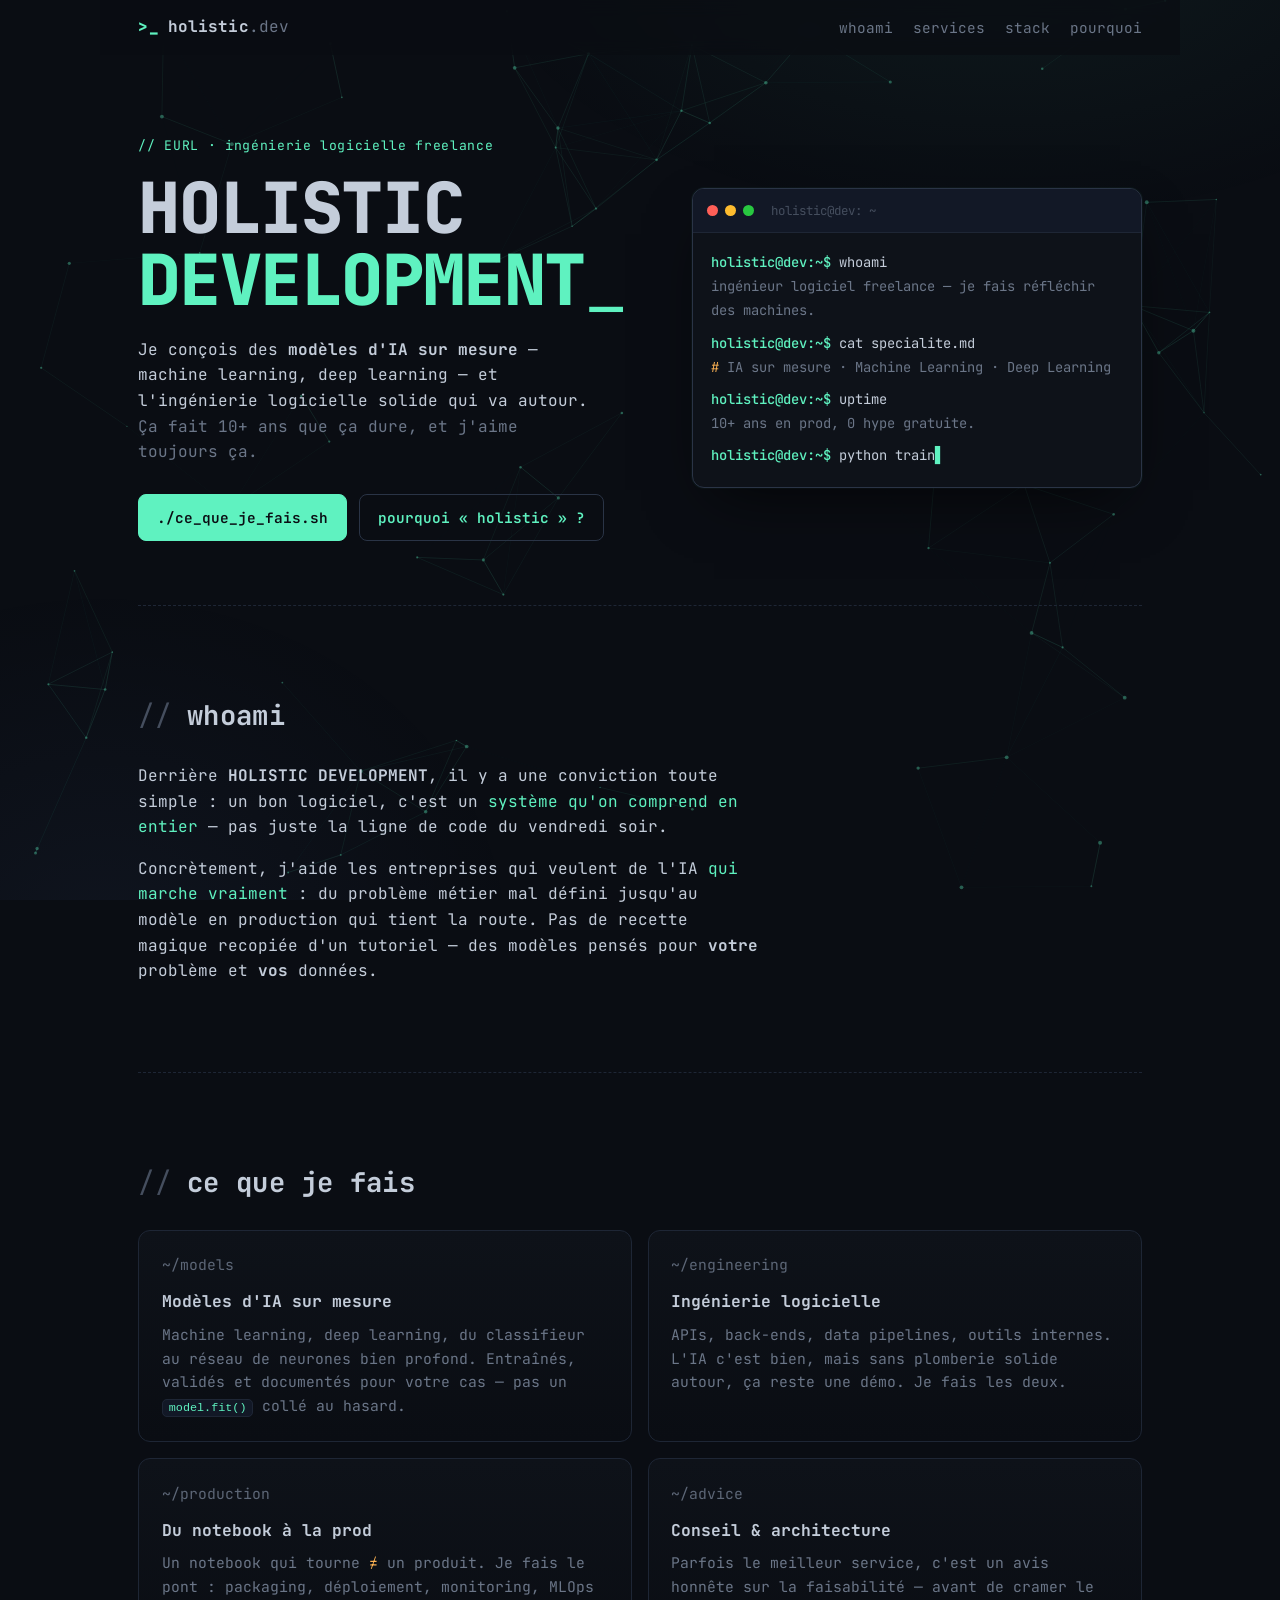
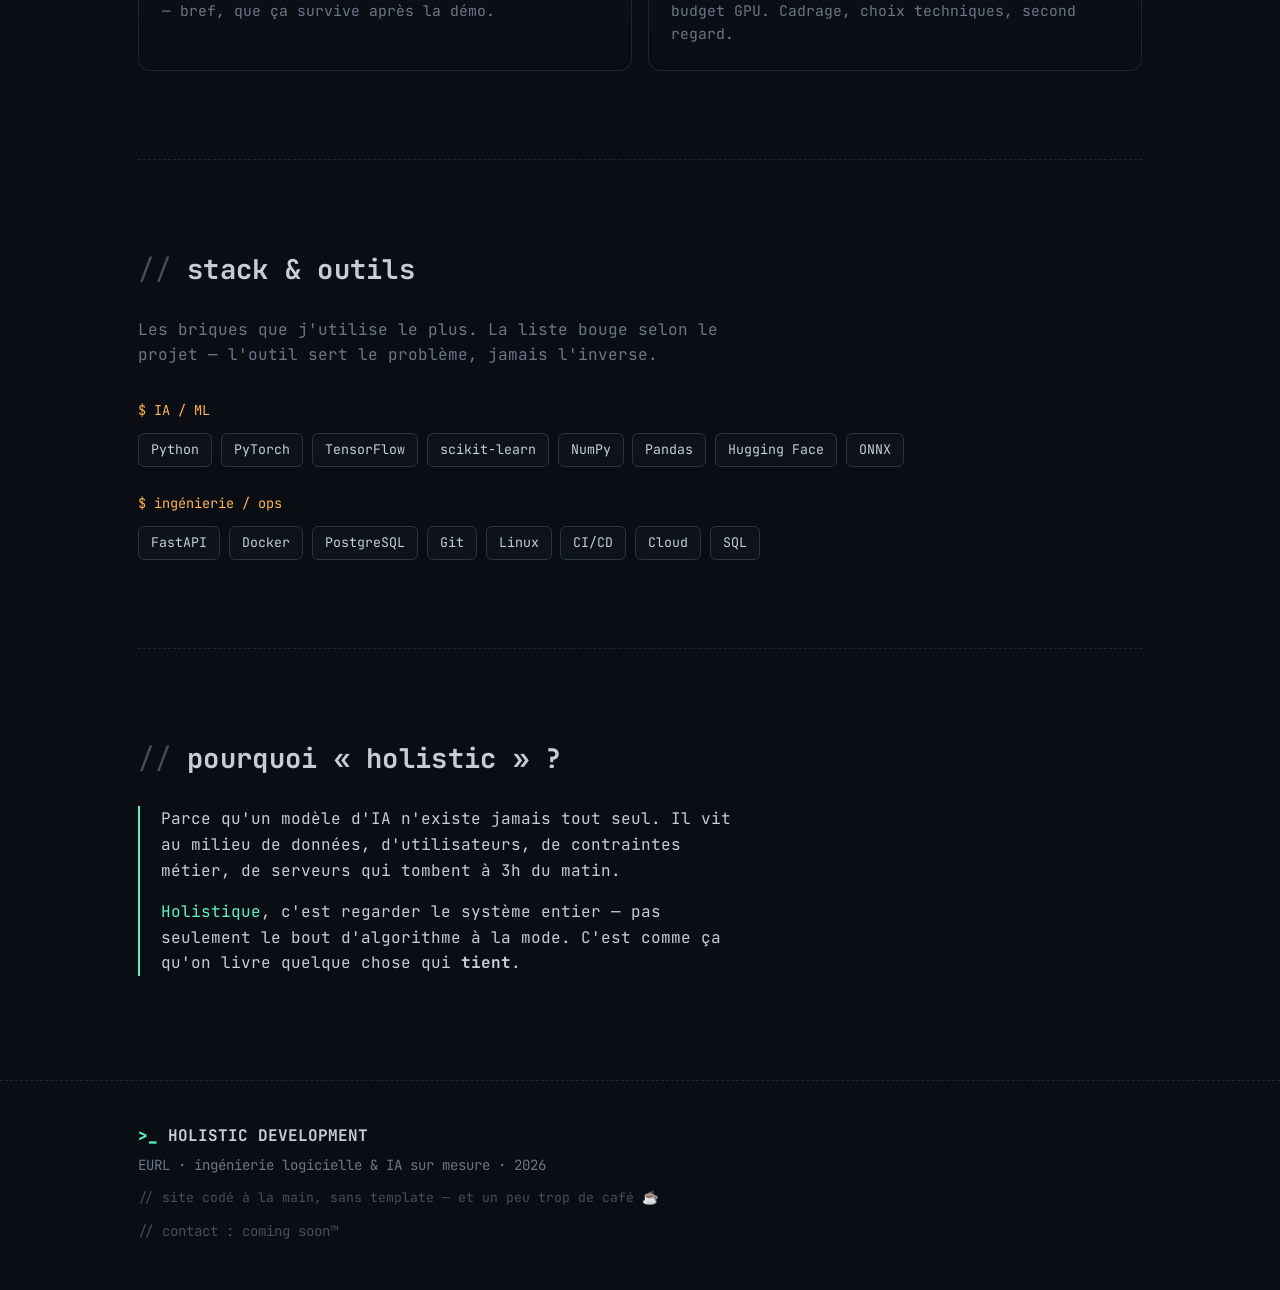
==== index.html @ 652c970e "Initial commit — site vitrine HOLISTIC DEVELOPMENT Site statique une-page (HTML/CSS/JS, sans framewo" ====
<!DOCTYPE html>
<html lang="fr">
<head>
  <meta charset="UTF-8" />
  <meta name="viewport" content="width=device-width, initial-scale=1.0" />
  <title>HOLISTIC DEVELOPMENT — Ingénierie logicielle &amp; IA sur mesure</title>
  <meta name="description" content="HOLISTIC DEVELOPMENT — EURL d'ingénierie logicielle freelance, spécialisée dans les modèles d'IA sur mesure (machine learning, deep learning). Plus de 10 ans d'expérience." />
  <meta name="author" content="HOLISTIC DEVELOPMENT" />
  <meta name="theme-color" content="#0a0d13" />

  <!-- Open Graph -->
  <meta property="og:type" content="website" />
  <meta property="og:title" content="HOLISTIC DEVELOPMENT — Ingénierie logicielle &amp; IA sur mesure" />
  <meta property="og:description" content="EURL freelance spécialisée dans les modèles d'IA sur mesure (ML / DL). +10 ans à faire réfléchir des machines." />
  <meta property="og:url" content="https://toussd.github.io" />

  <link rel="icon" type="image/svg+xml" href="favicon.svg" />
  <link rel="preconnect" href="https://fonts.googleapis.com" />
  <link rel="preconnect" href="https://fonts.gstatic.com" crossorigin />
  <link href="https://fonts.googleapis.com/css2?family=JetBrains+Mono:ital,wght@0,300;0,400;0,500;0,600;0,700;0,800;1,400&display=swap" rel="stylesheet" />
  <link rel="stylesheet" href="style.css" />
</head>
<body>
  <canvas id="bg" aria-hidden="true"></canvas>

  <header class="nav">
    <a class="brand" href="#top" aria-label="Accueil">
      <span class="brand-mark">&gt;_</span>
      <span class="brand-name">holistic<span class="dim">.dev</span></span>
    </a>
    <nav class="nav-links" aria-label="Navigation principale">
      <a href="#whoami">whoami</a>
      <a href="#services">services</a>
      <a href="#stack">stack</a>
      <a href="#pourquoi">pourquoi</a>
    </nav>
  </header>

  <main id="top">

    <!-- ============ HERO ============ -->
    <section class="hero">
      <div class="hero-copy">
        <p class="kicker">// EURL · ingénierie logicielle freelance</p>
        <h1>
          HOLISTIC<br />
          <span class="accent">DEVELOPMENT</span><span class="caret">_</span>
        </h1>
        <p class="lede">
          Je conçois des <strong>modèles d'IA sur mesure</strong> — machine learning,
          deep learning — et l'ingénierie logicielle solide qui va autour.
          <span class="dim">Ça fait 10+ ans que ça dure, et j'aime toujours ça.</span>
        </p>
        <div class="hero-actions">
          <a class="btn" href="#services">./ce_que_je_fais.sh</a>
          <a class="btn ghost" href="#pourquoi">pourquoi « holistic » ?</a>
        </div>
      </div>

      <div class="terminal" role="img" aria-label="Fenêtre de terminal présentant l'activité">
        <div class="term-bar">
          <span class="dot"></span><span class="dot"></span><span class="dot"></span>
          <span class="term-title">holistic@dev: ~</span>
        </div>
        <div class="term-body">
          <p><span class="prompt">holistic@dev:~$</span> whoami</p>
          <p class="out">ingénieur logiciel freelance — je fais réfléchir des machines.</p>
          <p><span class="prompt">holistic@dev:~$</span> cat specialite.md</p>
          <p class="out"><span class="hash">#</span> IA sur mesure · Machine&nbsp;Learning · Deep&nbsp;Learning</p>
          <p><span class="prompt">holistic@dev:~$</span> uptime</p>
          <p class="out">10+ ans en prod, 0 hype gratuite.</p>
          <p class="term-live"><span class="prompt">holistic@dev:~$</span> <span id="typed"></span><span class="cursor">▋</span></p>
        </div>
      </div>
    </section>

    <!-- ============ WHOAMI ============ -->
    <section id="whoami" class="section">
      <h2 class="section-title"><span class="c">//</span> whoami</h2>
      <div class="prose">
        <p>
          Derrière <strong>HOLISTIC&nbsp;DEVELOPMENT</strong>, il y a une conviction toute simple :
          un bon logiciel, c'est un <em>système qu'on comprend en entier</em> — pas juste
          la ligne de code du vendredi soir.
        </p>
        <p>
          Concrètement, j'aide les entreprises qui veulent de l'IA <span class="accent">qui marche vraiment</span> :
          du problème métier mal défini jusqu'au modèle en production qui tient la route.
          Pas de recette magique recopiée d'un tutoriel — des modèles pensés pour
          <strong>votre</strong> problème et <strong>vos</strong> données.
        </p>
      </div>
    </section>

    <!-- ============ SERVICES ============ -->
    <section id="services" class="section">
      <h2 class="section-title"><span class="c">//</span> ce que je fais</h2>
      <div class="cards">

        <article class="card">
          <p class="card-path">~/models</p>
          <h3>Modèles d'IA sur mesure</h3>
          <p>
            Machine learning, deep learning, du classifieur au réseau de neurones bien
            profond. Entraînés, validés et documentés pour votre cas — pas un
            <code>model.fit()</code> collé au hasard.
          </p>
        </article>

        <article class="card">
          <p class="card-path">~/engineering</p>
          <h3>Ingénierie logicielle</h3>
          <p>
            APIs, back-ends, data pipelines, outils internes. L'IA c'est bien, mais
            sans plomberie solide autour, ça reste une démo. Je fais les deux.
          </p>
        </article>

        <article class="card">
          <p class="card-path">~/production</p>
          <h3>Du notebook à la prod</h3>
          <p>
            Un notebook qui tourne <span class="ne">&ne;</span> un produit. Je fais le pont :
            packaging, déploiement, monitoring, MLOps — bref, que ça survive après la démo.
          </p>
        </article>

        <article class="card">
          <p class="card-path">~/advice</p>
          <h3>Conseil &amp; architecture</h3>
          <p>
            Parfois le meilleur service, c'est un avis honnête sur la faisabilité —
            <span class="dim">avant</span> de cramer le budget GPU. Cadrage, choix techniques,
            second regard.
          </p>
        </article>

      </div>
    </section>

    <!-- ============ STACK ============ -->
    <section id="stack" class="section">
      <h2 class="section-title"><span class="c">//</span> stack &amp; outils</h2>
      <p class="prose slim">Les briques que j'utilise le plus. La liste bouge selon le projet — l'outil sert le problème, jamais l'inverse.</p>

      <div class="stack-group">
        <p class="stack-label">$ IA / ML</p>
        <ul class="tags">
          <li>Python</li><li>PyTorch</li><li>TensorFlow</li><li>scikit-learn</li>
          <li>NumPy</li><li>Pandas</li><li>Hugging&nbsp;Face</li><li>ONNX</li>
        </ul>
      </div>

      <div class="stack-group">
        <p class="stack-label">$ ingénierie / ops</p>
        <ul class="tags">
          <li>FastAPI</li><li>Docker</li><li>PostgreSQL</li><li>Git</li>
          <li>Linux</li><li>CI/CD</li><li>Cloud</li><li>SQL</li>
        </ul>
      </div>
    </section>

    <!-- ============ POURQUOI ============ -->
    <section id="pourquoi" class="section">
      <h2 class="section-title"><span class="c">//</span> pourquoi « holistic » ?</h2>
      <div class="prose">
        <blockquote>
          <p>
            Parce qu'un modèle d'IA n'existe jamais tout seul. Il vit au milieu de données,
            d'utilisateurs, de contraintes métier, de serveurs qui tombent à 3h du matin.
          </p>
          <p>
            <span class="accent">Holistique</span>, c'est regarder le système entier —
            pas seulement le bout d'algorithme à la mode. C'est comme ça qu'on livre
            quelque chose qui <strong>tient</strong>.
          </p>
        </blockquote>
      </div>
    </section>

  </main>

  <footer class="footer">
    <div class="footer-inner">
      <p class="foot-brand"><span class="brand-mark">&gt;_</span> HOLISTIC DEVELOPMENT</p>
      <p class="dim">EURL · ingénierie logicielle &amp; IA sur mesure · <span id="year">2026</span></p>
      <p class="foot-note">// site codé à la main, sans template &mdash; et un peu trop de café ☕</p>
      <p class="foot-note dim">// contact : coming soon™</p>
    </div>
  </footer>

  <script src="script.js" defer></script>
</body>
</html>
---- style.css ----
/* ============================================================
   HOLISTIC DEVELOPMENT — feuille de style
   Esthétique terminal / mono. Fait main, pas de framework.
   ============================================================ */

:root {
  --bg:       #0a0d13;
  --bg-1:     #0e1219;
  --bg-2:     #121826;
  --line:     #1e2635;
  --line-2:   #2a3446;
  --txt:      #c4cdda;
  --txt-dim:  #6b7688;
  --txt-mute: #454e5e;
  --accent:   #5ff2c0;  /* mint / phosphore */
  --accent-2: #ffb454;  /* ambre */
  --accent-3: #7aa2f7;  /* bleu doux */
  --glow:     rgba(95, 242, 192, 0.14);
  --maxw:     1080px;
  --radius:   12px;
}

* { box-sizing: border-box; margin: 0; padding: 0; }

html { scroll-behavior: smooth; }

body {
  background: var(--bg);
  color: var(--txt);
  font-family: "JetBrains Mono", ui-monospace, "SF Mono", Menlo, Consolas, monospace;
  font-size: 16px;
  line-height: 1.6;
  font-weight: 400;
  -webkit-font-smoothing: antialiased;
  overflow-x: hidden;
}

#bg {
  position: fixed;
  inset: 0;
  width: 100%;
  height: 100%;
  z-index: -2;
  pointer-events: none;
}

/* léger dégradé + vignette derrière le canvas */
body::before {
  content: "";
  position: fixed;
  inset: 0;
  z-index: -1;
  pointer-events: none;
  background:
    radial-gradient(900px 500px at 78% -8%, rgba(95,242,192,0.06), transparent 60%),
    radial-gradient(700px 600px at 8% 105%, rgba(122,162,247,0.05), transparent 60%);
}

a { color: var(--accent-3); text-decoration: none; }
a:hover { color: var(--accent); }

code {
  background: var(--bg-2);
  border: 1px solid var(--line);
  border-radius: 5px;
  padding: 1px 6px;
  font-size: 0.85em;
  color: var(--accent);
}

::selection { background: rgba(95,242,192,0.25); color: #fff; }

.dim { color: var(--txt-dim); }
.accent { color: var(--accent); }

/* ---------- Nav ---------- */
.nav {
  position: sticky;
  top: 0;
  z-index: 10;
  display: flex;
  align-items: center;
  justify-content: space-between;
  gap: 1rem;
  padding: 0.9rem clamp(1.1rem, 4vw, 2.4rem);
  max-width: var(--maxw);
  margin: 0 auto;
  background: rgba(10, 13, 19, 0.72);
  backdrop-filter: blur(9px);
  border-bottom: 1px solid transparent;
}
.brand {
  display: inline-flex;
  align-items: baseline;
  gap: 0.55rem;
  color: var(--txt);
  font-weight: 700;
  letter-spacing: 0.01em;
}
.brand:hover { color: var(--txt); }
.brand-mark { color: var(--accent); font-weight: 800; }
.brand-name .dim { font-weight: 400; }

.nav-links { display: flex; gap: 1.25rem; font-size: 0.9rem; }
.nav-links a { color: var(--txt-dim); position: relative; }
.nav-links a::before { content: ""; color: var(--accent); }
.nav-links a:hover { color: var(--accent); }

/* ---------- Layout ---------- */
main { max-width: var(--maxw); margin: 0 auto; padding: 0 clamp(1.1rem, 4vw, 2.4rem); }

.section { padding: clamp(3.2rem, 8vw, 5.5rem) 0; border-top: 1px dashed var(--line); }

.section-title {
  font-size: clamp(1.25rem, 3vw, 1.7rem);
  font-weight: 700;
  letter-spacing: 0.01em;
  margin-bottom: 1.6rem;
  color: var(--txt);
}
.section-title .c { color: var(--txt-mute); font-weight: 400; }

.prose { max-width: 62ch; }
.prose p + p { margin-top: 1rem; }
.prose.slim { color: var(--txt-dim); margin-bottom: 2rem; }
.prose strong { color: var(--txt); font-weight: 700; }
.prose em { color: var(--accent); font-style: normal; }

/* ---------- Hero ---------- */
.hero {
  display: grid;
  grid-template-columns: 1.05fr 0.95fr;
  gap: clamp(1.8rem, 5vw, 3.5rem);
  align-items: center;
  padding: clamp(2.8rem, 8vw, 5rem) 0 clamp(2.5rem, 6vw, 4rem);
}
.kicker {
  color: var(--accent);
  font-size: 0.82rem;
  letter-spacing: 0.05em;
  text-transform: none;
  margin-bottom: 1rem;
}
.hero h1 {
  font-size: clamp(2.4rem, 8vw, 4.4rem);
  line-height: 1.02;
  font-weight: 800;
  letter-spacing: -0.02em;
  margin-bottom: 1.3rem;
}
.hero h1 .accent { color: var(--accent); }
.caret {
  color: var(--accent);
  font-weight: 400;
  animation: blink 1.1s steps(1) infinite;
}
.lede { max-width: 46ch; color: var(--txt); }
.lede strong { color: var(--txt); font-weight: 700; }

.hero-actions { display: flex; flex-wrap: wrap; gap: 0.8rem; margin-top: 1.8rem; }
.btn {
  display: inline-block;
  padding: 0.7rem 1.1rem;
  border-radius: 8px;
  border: 1px solid var(--accent);
  color: var(--bg);
  background: var(--accent);
  font-weight: 600;
  font-size: 0.9rem;
  transition: transform .12s ease, box-shadow .2s ease, background .2s ease;
}
.btn:hover { color: var(--bg); box-shadow: 0 0 0 3px var(--glow); transform: translateY(-1px); }
.btn.ghost {
  background: transparent;
  color: var(--accent);
  border-color: var(--line-2);
}
.btn.ghost:hover { border-color: var(--accent); color: var(--accent); box-shadow: none; }

/* ---------- Terminal ---------- */
.terminal {
  background: var(--bg-1);
  border: 1px solid var(--line-2);
  border-radius: var(--radius);
  overflow: hidden;
  box-shadow: 0 24px 60px -22px rgba(0,0,0,0.7), 0 0 0 1px rgba(95,242,192,0.04);
  font-size: 0.86rem;
}
.term-bar {
  display: flex;
  align-items: center;
  gap: 0.45rem;
  padding: 0.7rem 0.9rem;
  background: var(--bg-2);
  border-bottom: 1px solid var(--line);
}
.dot { width: 11px; height: 11px; border-radius: 50%; background: var(--line-2); }
.dot:nth-child(1) { background: #ff5f57; }
.dot:nth-child(2) { background: #febc2e; }
.dot:nth-child(3) { background: #28c840; }
.term-title { margin-left: 0.6rem; color: var(--txt-mute); font-size: 0.78rem; }
.term-body { padding: 1.1rem 1.15rem 1.25rem; line-height: 1.75; }
.term-body p { white-space: pre-wrap; word-break: break-word; }
.prompt { color: var(--accent); font-weight: 500; }
.term-body .out { color: var(--txt-dim); margin-bottom: 0.5rem; }
.term-body .out .hash { color: var(--accent-2); }
.term-live { margin-top: 0.2rem; }
#typed { color: var(--txt); }
.cursor { color: var(--accent); animation: blink 1.1s steps(1) infinite; }

@keyframes blink { 0%, 50% { opacity: 1; } 50.01%, 100% { opacity: 0; } }

/* ---------- Cards ---------- */
.cards {
  display: grid;
  grid-template-columns: repeat(2, 1fr);
  gap: 1rem;
}
.card {
  background: linear-gradient(180deg, var(--bg-1), var(--bg));
  border: 1px solid var(--line);
  border-radius: var(--radius);
  padding: 1.4rem 1.4rem 1.5rem;
  transition: border-color .2s ease, transform .15s ease, box-shadow .2s ease;
}
.card:hover {
  border-color: var(--line-2);
  transform: translateY(-3px);
  box-shadow: 0 18px 40px -26px rgba(0,0,0,0.9);
}
.card-path {
  color: var(--accent);
  font-size: 0.78rem;
  margin-bottom: 0.7rem;
  opacity: 0.85;
}
.card h3 { font-size: 1.02rem; font-weight: 700; margin-bottom: 0.55rem; }
.card p { color: var(--txt-dim); font-size: 0.92rem; }
.card .ne { color: var(--accent-2); }
.card code { font-size: 0.8em; }

/* ---------- Stack ---------- */
.stack-group { margin-top: 1.6rem; }
.stack-label { color: var(--accent-2); font-size: 0.85rem; margin-bottom: 0.7rem; }
.tags { list-style: none; display: flex; flex-wrap: wrap; gap: 0.55rem; }
.tags li {
  border: 1px solid var(--line-2);
  background: var(--bg-1);
  color: var(--txt);
  padding: 0.35rem 0.75rem;
  border-radius: 6px;
  font-size: 0.83rem;
  transition: border-color .2s ease, color .2s ease;
}
.tags li:hover { border-color: var(--accent); color: var(--accent); }

/* ---------- Pourquoi / quote ---------- */
blockquote {
  border-left: 2px solid var(--accent);
  padding-left: 1.3rem;
  max-width: 62ch;
}
blockquote p + p { margin-top: 0.9rem; }
blockquote strong { color: var(--txt); }

/* ---------- Footer ---------- */
.footer { border-top: 1px dashed var(--line); margin-top: 1rem; }
.footer-inner {
  max-width: var(--maxw);
  margin: 0 auto;
  padding: 2.6rem clamp(1.1rem, 4vw, 2.4rem) 3rem;
}
.foot-brand { font-weight: 700; margin-bottom: 0.35rem; }
.foot-brand .brand-mark { color: var(--accent); }
.footer .dim { font-size: 0.88rem; }
.foot-note { color: var(--txt-mute); font-size: 0.82rem; margin-top: 0.7rem; }

/* ---------- Responsive ---------- */
@media (max-width: 820px) {
  .hero { grid-template-columns: 1fr; }
  .cards { grid-template-columns: 1fr; }
  .nav-links { display: none; }
}

@media (prefers-reduced-motion: reduce) {
  html { scroll-behavior: auto; }
  .caret, .cursor { animation: none; }
  * { transition: none !important; }
}
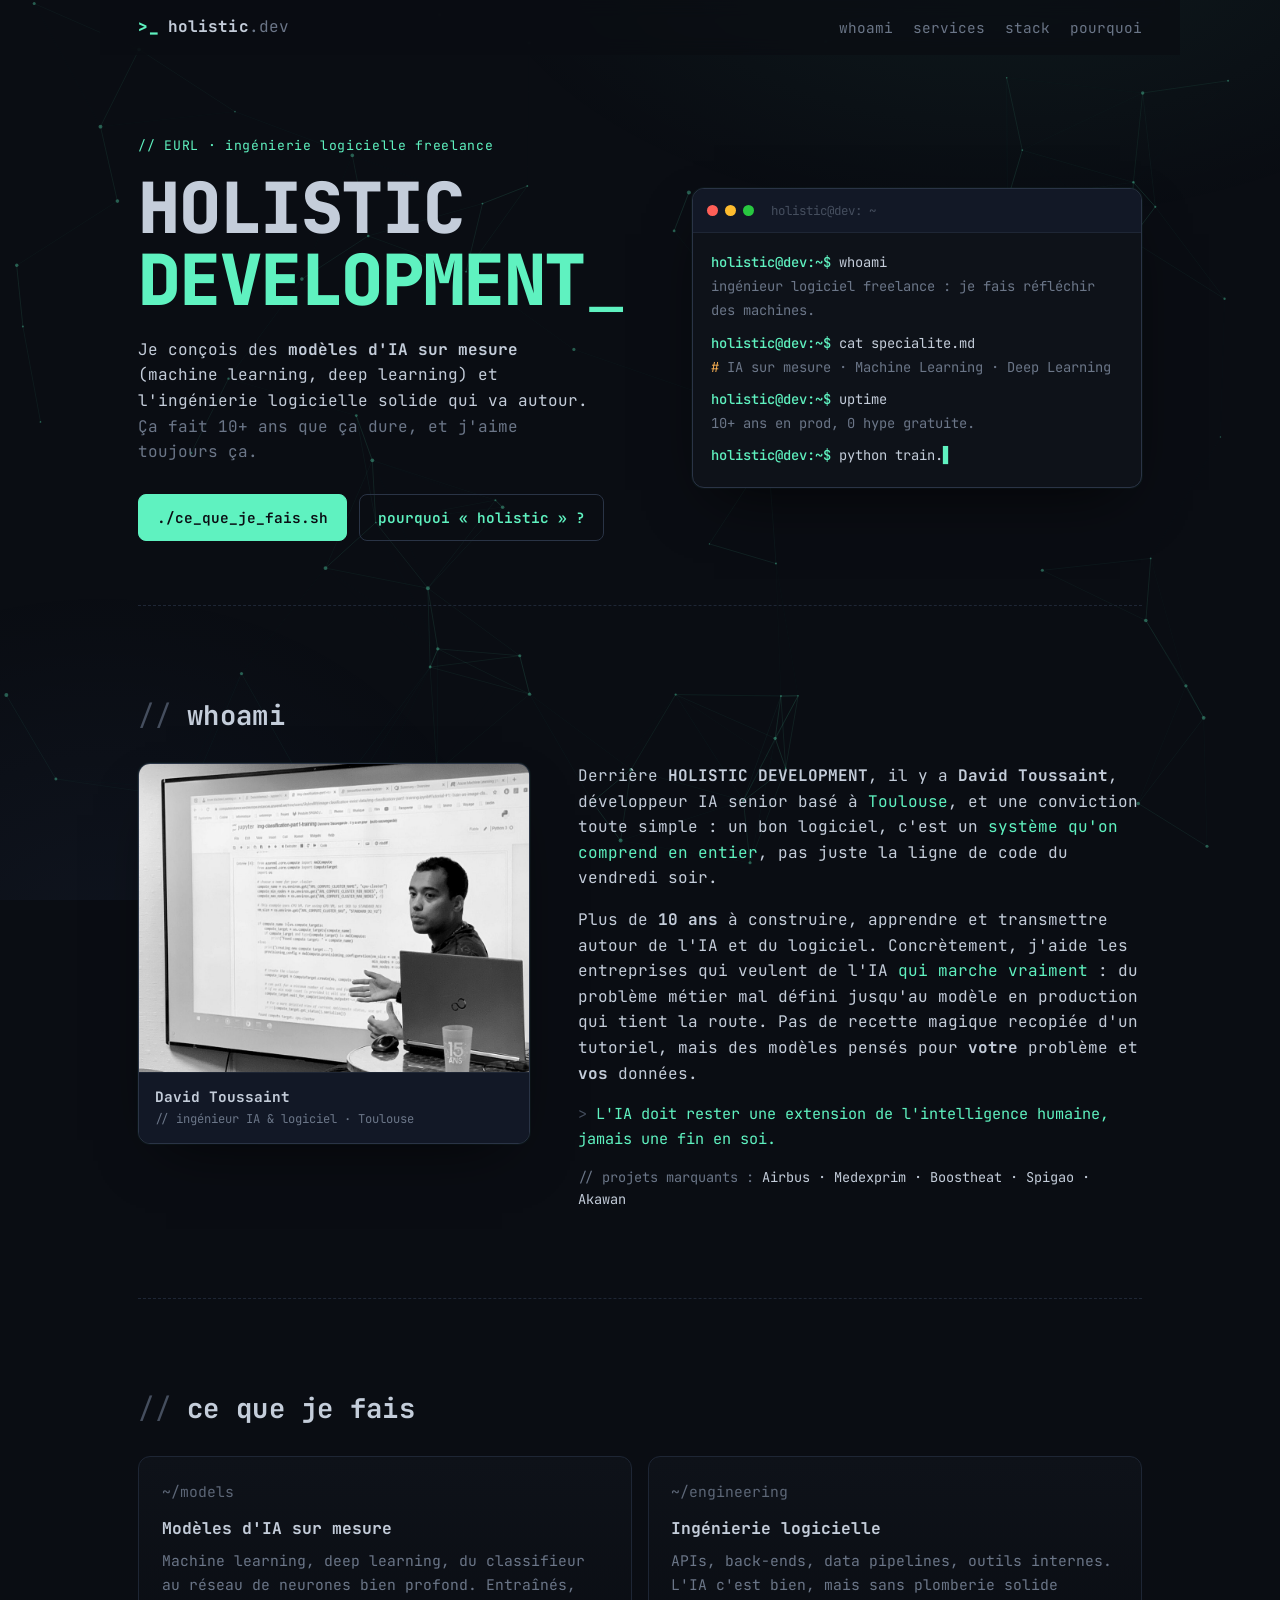
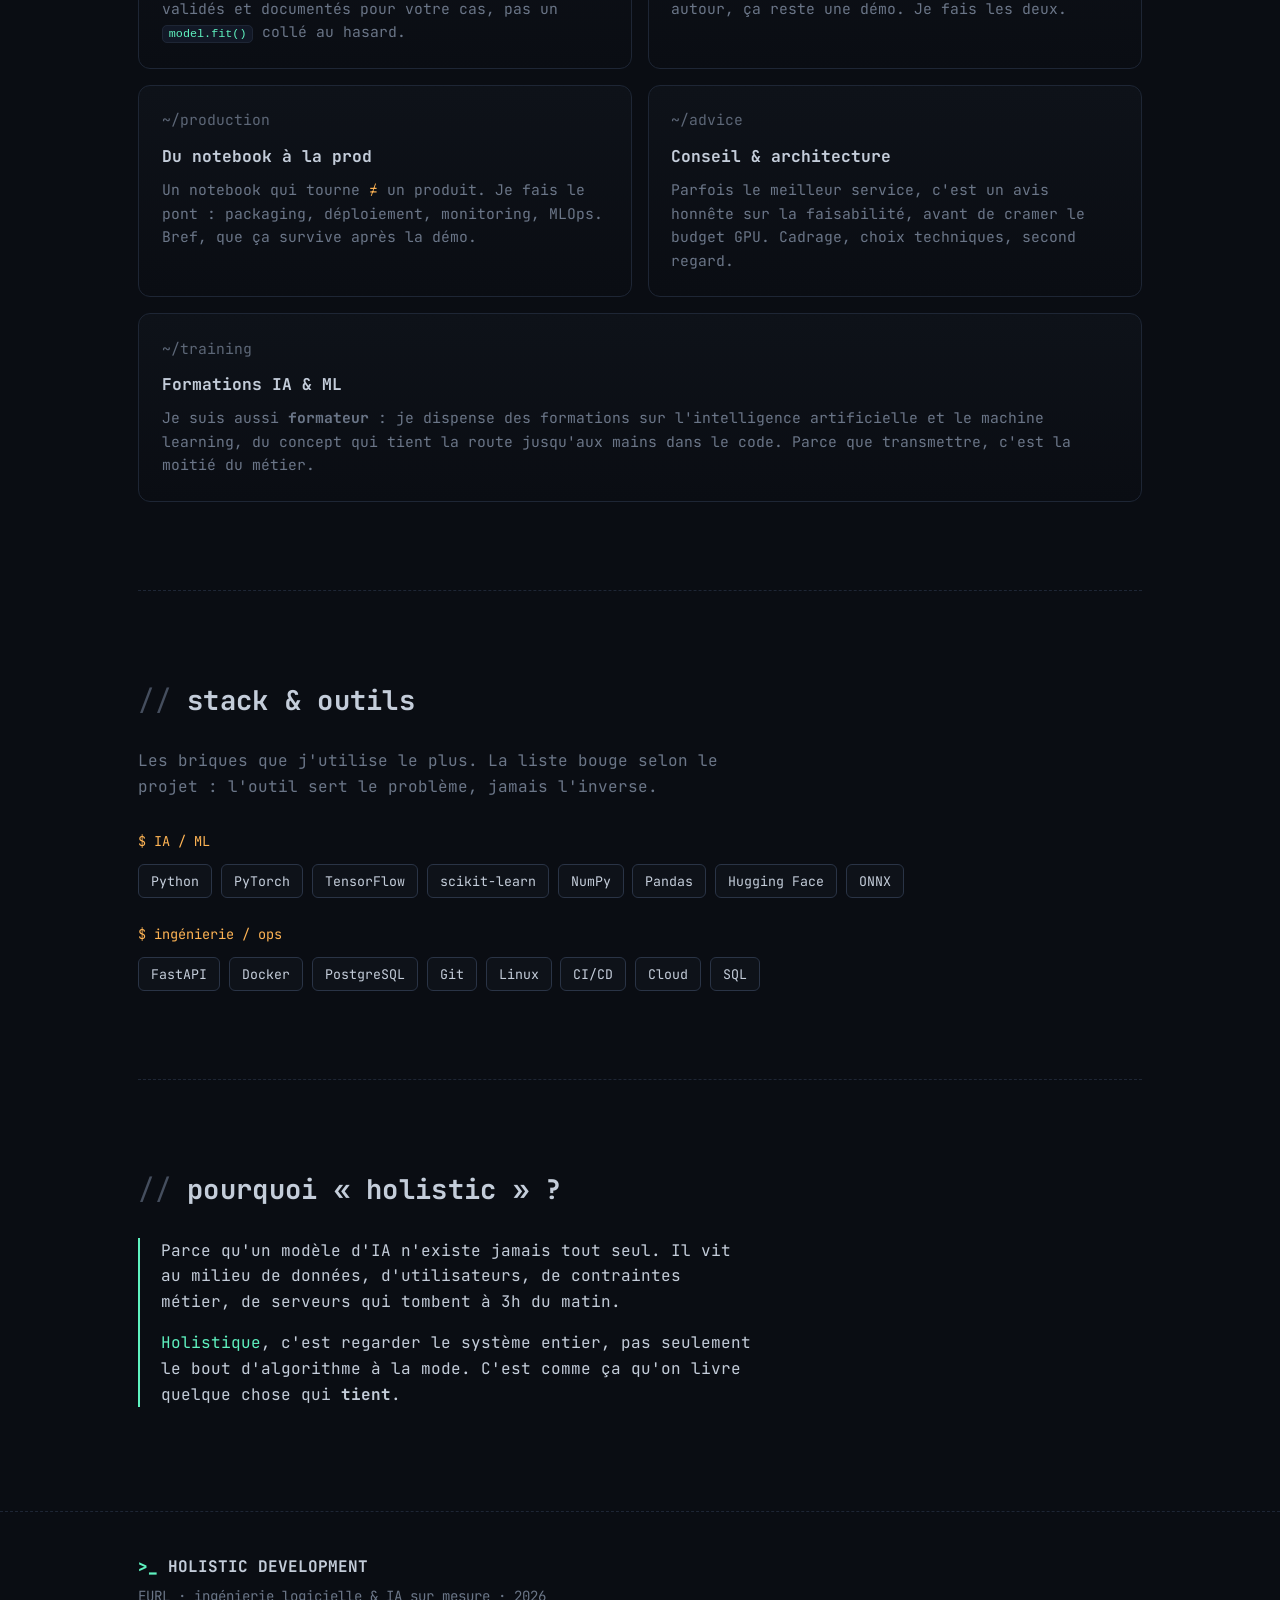
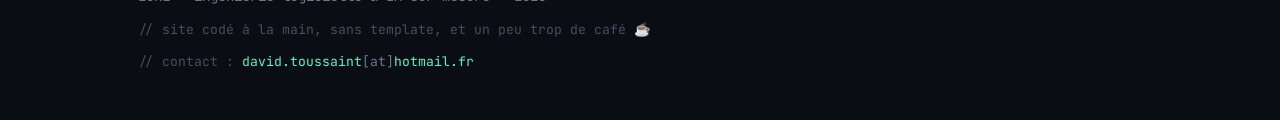
==== commit 603e73de: "Enrichit whoami (bio + photo David Toussaint), ajoute contact et formations - whoami : photo + bio (" ====
--- a/index.html
+++ b/index.html
@@ -3,14 +3,14 @@
 <head>
   <meta charset="UTF-8" />
   <meta name="viewport" content="width=device-width, initial-scale=1.0" />
-  <title>HOLISTIC DEVELOPMENT — Ingénierie logicielle &amp; IA sur mesure</title>
-  <meta name="description" content="HOLISTIC DEVELOPMENT — EURL d'ingénierie logicielle freelance, spécialisée dans les modèles d'IA sur mesure (machine learning, deep learning). Plus de 10 ans d'expérience." />
+  <title>HOLISTIC DEVELOPMENT · Ingénierie logicielle &amp; IA sur mesure</title>
+  <meta name="description" content="HOLISTIC DEVELOPMENT, EURL d'ingénierie logicielle freelance, spécialisée dans les modèles d'IA sur mesure (machine learning, deep learning). Plus de 10 ans d'expérience." />
   <meta name="author" content="HOLISTIC DEVELOPMENT" />
   <meta name="theme-color" content="#0a0d13" />
 
   <!-- Open Graph -->
   <meta property="og:type" content="website" />
-  <meta property="og:title" content="HOLISTIC DEVELOPMENT — Ingénierie logicielle &amp; IA sur mesure" />
+  <meta property="og:title" content="HOLISTIC DEVELOPMENT · Ingénierie logicielle &amp; IA sur mesure" />
   <meta property="og:description" content="EURL freelance spécialisée dans les modèles d'IA sur mesure (ML / DL). +10 ans à faire réfléchir des machines." />
   <meta property="og:url" content="https://toussd.github.io" />
 
@@ -47,8 +47,8 @@
           <span class="accent">DEVELOPMENT</span><span class="caret">_</span>
         </h1>
         <p class="lede">
-          Je conçois des <strong>modèles d'IA sur mesure</strong> — machine learning,
-          deep learning — et l'ingénierie logicielle solide qui va autour.
+          Je conçois des <strong>modèles d'IA sur mesure</strong> (machine learning,
+          deep learning) et l'ingénierie logicielle solide qui va autour.
           <span class="dim">Ça fait 10+ ans que ça dure, et j'aime toujours ça.</span>
         </p>
         <div class="hero-actions">
@@ -64,7 +64,7 @@
         </div>
         <div class="term-body">
           <p><span class="prompt">holistic@dev:~$</span> whoami</p>
-          <p class="out">ingénieur logiciel freelance — je fais réfléchir des machines.</p>
+          <p class="out">ingénieur logiciel freelance : je fais réfléchir des machines.</p>
           <p><span class="prompt">holistic@dev:~$</span> cat specialite.md</p>
           <p class="out"><span class="hash">#</span> IA sur mesure · Machine&nbsp;Learning · Deep&nbsp;Learning</p>
           <p><span class="prompt">holistic@dev:~$</span> uptime</p>
@@ -77,18 +77,38 @@
     <!-- ============ WHOAMI ============ -->
     <section id="whoami" class="section">
       <h2 class="section-title"><span class="c">//</span> whoami</h2>
-      <div class="prose">
-        <p>
-          Derrière <strong>HOLISTIC&nbsp;DEVELOPMENT</strong>, il y a une conviction toute simple :
-          un bon logiciel, c'est un <em>système qu'on comprend en entier</em> — pas juste
-          la ligne de code du vendredi soir.
-        </p>
-        <p>
-          Concrètement, j'aide les entreprises qui veulent de l'IA <span class="accent">qui marche vraiment</span> :
-          du problème métier mal défini jusqu'au modèle en production qui tient la route.
-          Pas de recette magique recopiée d'un tutoriel — des modèles pensés pour
-          <strong>votre</strong> problème et <strong>vos</strong> données.
-        </p>
+      <div class="whoami-grid">
+
+        <figure class="portrait">
+          <img src="david.jpg"
+               alt="David Toussaint présentant un notebook de machine learning"
+               width="1000" height="790" loading="lazy" decoding="async" />
+          <figcaption>
+            <span class="portrait-name">David Toussaint</span>
+            <span class="portrait-role">// ingénieur IA &amp; logiciel · Toulouse</span>
+          </figcaption>
+        </figure>
+
+        <div class="prose">
+          <p>
+            Derrière <strong>HOLISTIC&nbsp;DEVELOPMENT</strong>, il y a
+            <strong>David&nbsp;Toussaint</strong>, développeur IA senior basé à
+            <span class="accent">Toulouse</span>, et une conviction toute simple :
+            un bon logiciel, c'est un <em>système qu'on comprend en entier</em>,
+            pas juste la ligne de code du vendredi soir.
+          </p>
+          <p>
+            Plus de <strong>10&nbsp;ans</strong> à construire, apprendre et transmettre
+            autour de l'IA et du logiciel. Concrètement, j'aide les entreprises qui veulent
+            de l'IA <span class="accent">qui marche vraiment</span> : du problème métier mal
+            défini jusqu'au modèle en production qui tient la route. Pas de recette magique
+            recopiée d'un tutoriel, mais des modèles pensés pour <strong>votre</strong> problème
+            et <strong>vos</strong> données.
+          </p>
+          <p class="whoami-quote">L'IA doit rester une extension de l'intelligence humaine, jamais une fin en soi.</p>
+          <p class="whoami-track"><span class="dim">// projets marquants :</span> Airbus · Medexprim · Boostheat · Spigao · Akawan</p>
+        </div>
+
       </div>
     </section>
 
@@ -102,7 +122,7 @@
           <h3>Modèles d'IA sur mesure</h3>
           <p>
             Machine learning, deep learning, du classifieur au réseau de neurones bien
-            profond. Entraînés, validés et documentés pour votre cas — pas un
+            profond. Entraînés, validés et documentés pour votre cas, pas un
             <code>model.fit()</code> collé au hasard.
           </p>
         </article>
@@ -121,7 +141,7 @@
           <h3>Du notebook à la prod</h3>
           <p>
             Un notebook qui tourne <span class="ne">&ne;</span> un produit. Je fais le pont :
-            packaging, déploiement, monitoring, MLOps — bref, que ça survive après la démo.
+            packaging, déploiement, monitoring, MLOps. Bref, que ça survive après la démo.
           </p>
         </article>
 
@@ -129,9 +149,20 @@
           <p class="card-path">~/advice</p>
           <h3>Conseil &amp; architecture</h3>
           <p>
-            Parfois le meilleur service, c'est un avis honnête sur la faisabilité —
+            Parfois le meilleur service, c'est un avis honnête sur la faisabilité,
             <span class="dim">avant</span> de cramer le budget GPU. Cadrage, choix techniques,
             second regard.
+          </p>
+        </article>
+
+        <article class="card card-wide">
+          <p class="card-path">~/training</p>
+          <h3>Formations IA &amp; ML</h3>
+          <p>
+            Je suis aussi <strong>formateur</strong> : je dispense des formations sur
+            l'intelligence artificielle et le machine learning, du concept qui tient la
+            route jusqu'aux mains dans le code. Parce que transmettre, c'est la moitié
+            du métier.
           </p>
         </article>
 
@@ -141,7 +172,7 @@
     <!-- ============ STACK ============ -->
     <section id="stack" class="section">
       <h2 class="section-title"><span class="c">//</span> stack &amp; outils</h2>
-      <p class="prose slim">Les briques que j'utilise le plus. La liste bouge selon le projet — l'outil sert le problème, jamais l'inverse.</p>
+      <p class="prose slim">Les briques que j'utilise le plus. La liste bouge selon le projet : l'outil sert le problème, jamais l'inverse.</p>
 
       <div class="stack-group">
         <p class="stack-label">$ IA / ML</p>
@@ -170,7 +201,7 @@
             d'utilisateurs, de contraintes métier, de serveurs qui tombent à 3h du matin.
           </p>
           <p>
-            <span class="accent">Holistique</span>, c'est regarder le système entier —
+            <span class="accent">Holistique</span>, c'est regarder le système entier,
             pas seulement le bout d'algorithme à la mode. C'est comme ça qu'on livre
             quelque chose qui <strong>tient</strong>.
           </p>
@@ -184,8 +215,8 @@
     <div class="footer-inner">
       <p class="foot-brand"><span class="brand-mark">&gt;_</span> HOLISTIC DEVELOPMENT</p>
       <p class="dim">EURL · ingénierie logicielle &amp; IA sur mesure · <span id="year">2026</span></p>
-      <p class="foot-note">// site codé à la main, sans template &mdash; et un peu trop de café ☕</p>
-      <p class="foot-note dim">// contact : coming soon™</p>
+      <p class="foot-note">// site codé à la main, sans template, et un peu trop de café ☕</p>
+      <p class="foot-note">// contact : <a class="mail" data-user="david.toussaint" data-domain="hotmail.fr">david.toussaint<span class="at">[at]</span>hotmail.fr</a></p>
     </div>
   </footer>
 
--- a/style.css
+++ b/style.css
@@ -1,5 +1,5 @@
 /* ============================================================
-   HOLISTIC DEVELOPMENT — feuille de style
+   HOLISTIC DEVELOPMENT · feuille de style
    Esthétique terminal / mono. Fait main, pas de framework.
    ============================================================ */
 
@@ -210,6 +210,46 @@
 
 @keyframes blink { 0%, 50% { opacity: 1; } 50.01%, 100% { opacity: 0; } }
 
+/* ---------- Whoami ---------- */
+.whoami-grid {
+  display: grid;
+  grid-template-columns: 0.82fr 1.18fr;
+  gap: clamp(1.6rem, 5vw, 3rem);
+  align-items: start;
+}
+.portrait {
+  margin: 0;
+  border: 1px solid var(--line-2);
+  border-radius: var(--radius);
+  overflow: hidden;
+  background: var(--bg-1);
+  box-shadow: 0 24px 60px -28px rgba(0,0,0,0.75), 0 0 0 1px rgba(95,242,192,0.04);
+}
+.portrait img {
+  display: block;
+  width: 100%;
+  height: auto;
+  filter: grayscale(1) contrast(1.03);
+}
+.portrait figcaption {
+  display: flex;
+  flex-direction: column;
+  gap: 0.12rem;
+  padding: 0.75rem 0.95rem 0.85rem;
+  border-top: 1px solid var(--line);
+  background: var(--bg-2);
+}
+.portrait-name { color: var(--txt); font-weight: 700; font-size: 0.9rem; }
+.portrait-role { color: var(--txt-dim); font-size: 0.76rem; }
+
+.whoami-quote {
+  margin-top: 1.15rem;
+  color: var(--accent);
+  font-size: 0.95rem;
+}
+.whoami-quote::before { content: "> "; color: var(--txt-mute); }
+.whoami-track { margin-top: 1.1rem; font-size: 0.85rem; color: var(--txt); }
+
 /* ---------- Cards ---------- */
 .cards {
   display: grid;
@@ -228,6 +268,7 @@
   transform: translateY(-3px);
   box-shadow: 0 18px 40px -26px rgba(0,0,0,0.9);
 }
+.card.card-wide { grid-column: 1 / -1; }
 .card-path {
   color: var(--accent);
   font-size: 0.78rem;
@@ -274,10 +315,16 @@
 .foot-brand .brand-mark { color: var(--accent); }
 .footer .dim { font-size: 0.88rem; }
 .foot-note { color: var(--txt-mute); font-size: 0.82rem; margin-top: 0.7rem; }
+.mail { color: var(--accent); }
+.mail[href] { cursor: pointer; }
+.mail[href]:hover { text-decoration: underline; }
+.mail .at { color: var(--txt-dim); }
 
 /* ---------- Responsive ---------- */
 @media (max-width: 820px) {
   .hero { grid-template-columns: 1fr; }
+  .whoami-grid { grid-template-columns: 1fr; gap: 1.6rem; }
+  .portrait { max-width: 380px; }
   .cards { grid-template-columns: 1fr; }
   .nav-links { display: none; }
 }
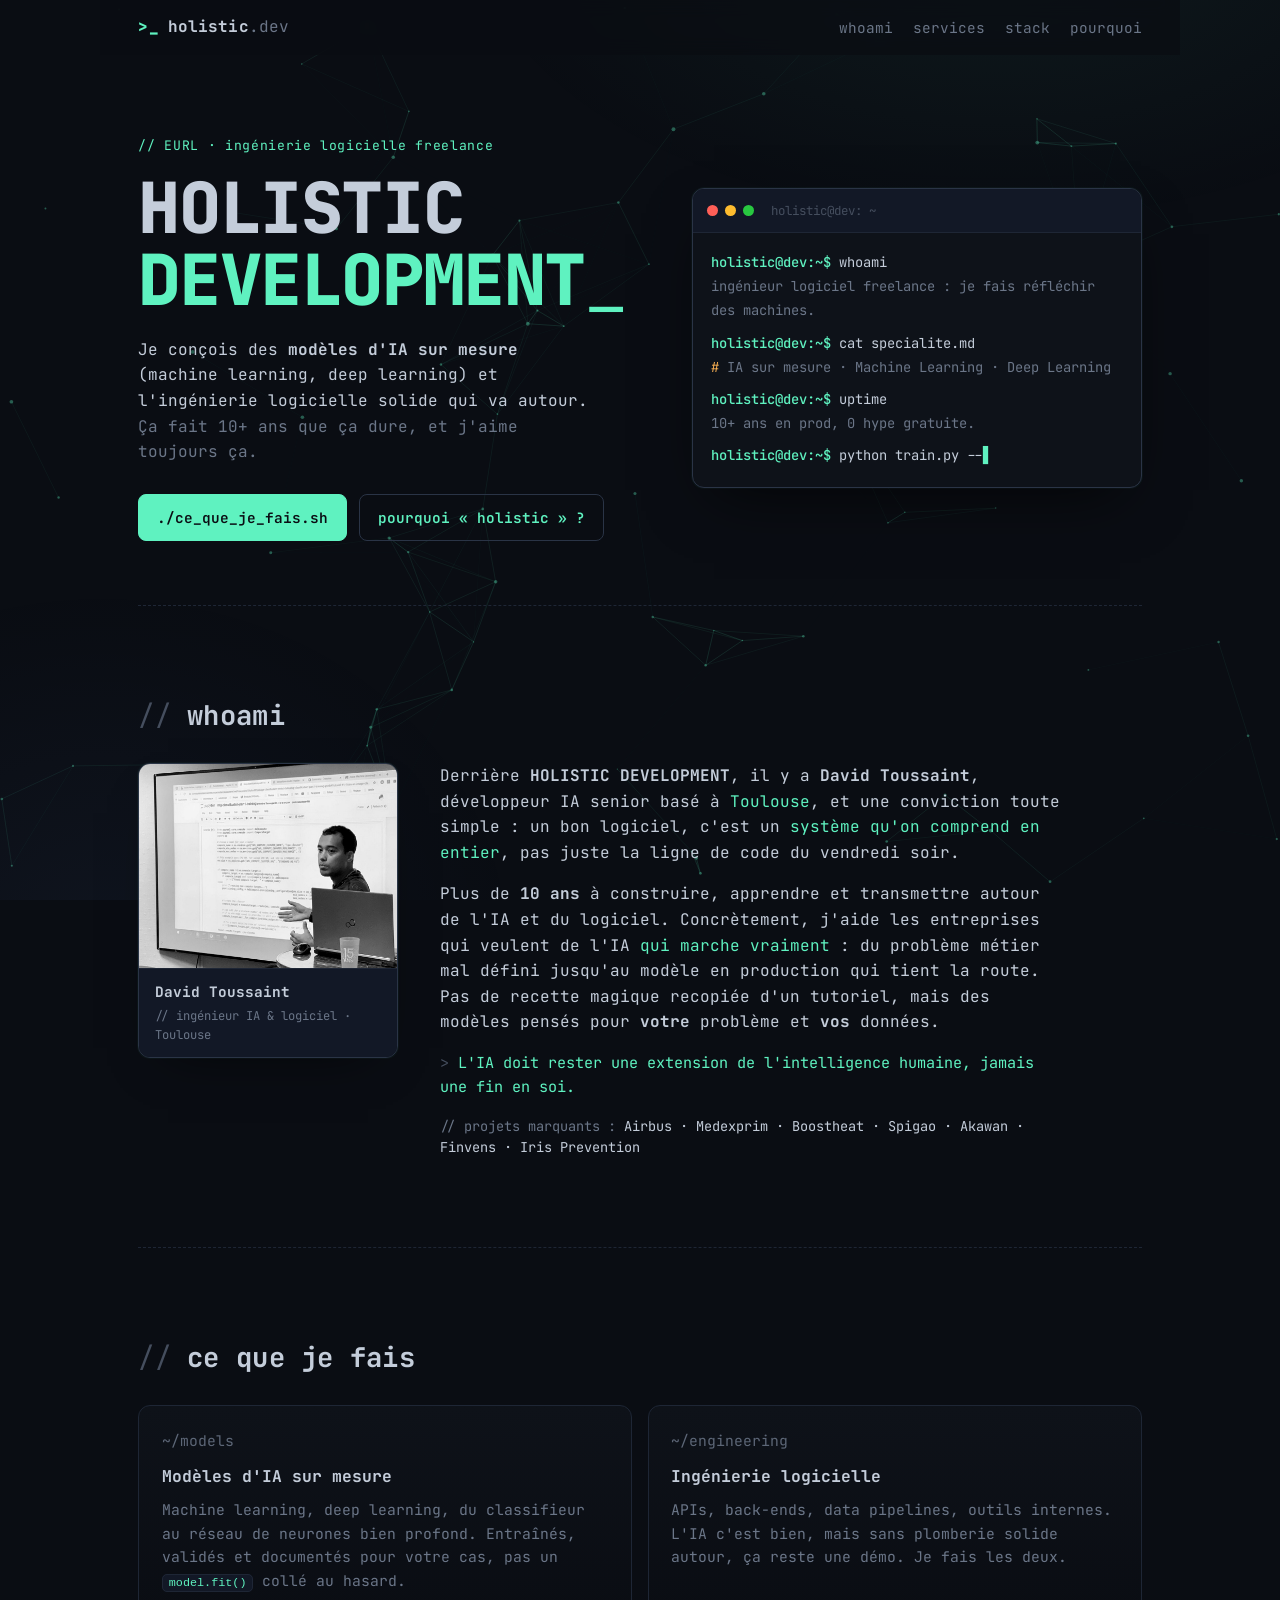
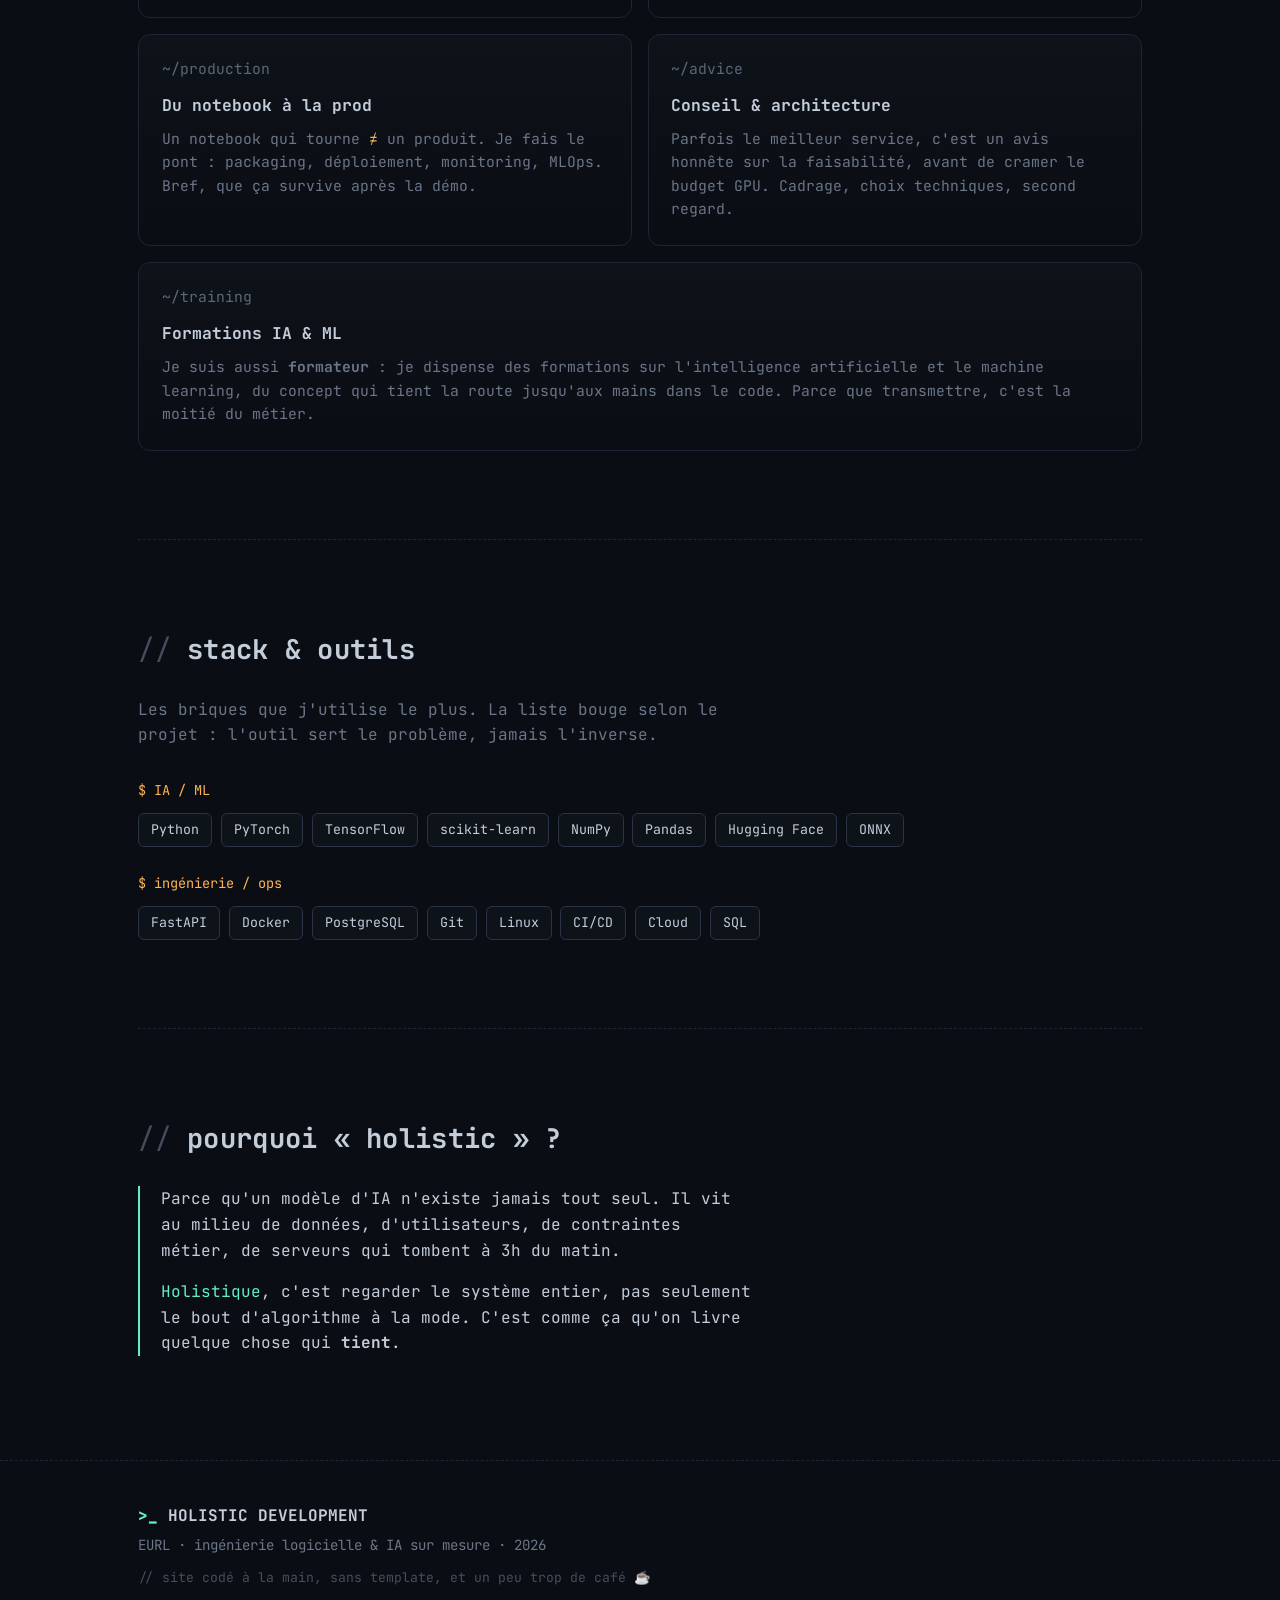
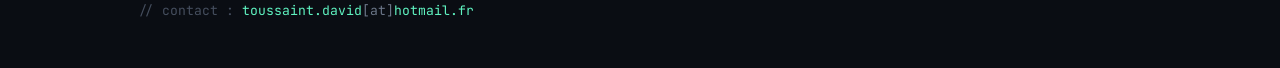
==== commit 6c520b05: "Ajuste la mise en page whoami, corrige l'email et complète les projets - photo : colonne plafonnée à" ====
--- a/index.html
+++ b/index.html
@@ -106,7 +106,7 @@
             et <strong>vos</strong> données.
           </p>
           <p class="whoami-quote">L'IA doit rester une extension de l'intelligence humaine, jamais une fin en soi.</p>
-          <p class="whoami-track"><span class="dim">// projets marquants :</span> Airbus · Medexprim · Boostheat · Spigao · Akawan</p>
+          <p class="whoami-track"><span class="dim">// projets marquants :</span> Airbus · Medexprim · Boostheat · Spigao · Akawan · Finvens · Iris Prevention</p>
         </div>
 
       </div>
@@ -216,7 +216,7 @@
       <p class="foot-brand"><span class="brand-mark">&gt;_</span> HOLISTIC DEVELOPMENT</p>
       <p class="dim">EURL · ingénierie logicielle &amp; IA sur mesure · <span id="year">2026</span></p>
       <p class="foot-note">// site codé à la main, sans template, et un peu trop de café ☕</p>
-      <p class="foot-note">// contact : <a class="mail" data-user="david.toussaint" data-domain="hotmail.fr">david.toussaint<span class="at">[at]</span>hotmail.fr</a></p>
+      <p class="foot-note">// contact : <a class="mail" data-user="toussaint.david" data-domain="hotmail.fr">toussaint.david<span class="at">[at]</span>hotmail.fr</a></p>
     </div>
   </footer>
 
--- a/style.css
+++ b/style.css
@@ -213,8 +213,8 @@
 /* ---------- Whoami ---------- */
 .whoami-grid {
   display: grid;
-  grid-template-columns: 0.82fr 1.18fr;
-  gap: clamp(1.6rem, 5vw, 3rem);
+  grid-template-columns: minmax(0, 260px) 1fr;
+  gap: clamp(1.5rem, 4vw, 2.6rem);
   align-items: start;
 }
 .portrait {
@@ -223,7 +223,7 @@
   border-radius: var(--radius);
   overflow: hidden;
   background: var(--bg-1);
-  box-shadow: 0 24px 60px -28px rgba(0,0,0,0.75), 0 0 0 1px rgba(95,242,192,0.04);
+  box-shadow: 0 20px 50px -30px rgba(0,0,0,0.75), 0 0 0 1px rgba(95,242,192,0.04);
 }
 .portrait img {
   display: block;
@@ -232,15 +232,13 @@
   filter: grayscale(1) contrast(1.03);
 }
 .portrait figcaption {
-  display: flex;
-  flex-direction: column;
-  gap: 0.12rem;
   padding: 0.75rem 0.95rem 0.85rem;
   border-top: 1px solid var(--line);
   background: var(--bg-2);
-}
-.portrait-name { color: var(--txt); font-weight: 700; font-size: 0.9rem; }
-.portrait-role { color: var(--txt-dim); font-size: 0.76rem; }
+  line-height: 1.5;
+}
+.portrait-name { display: block; color: var(--txt); font-weight: 700; font-size: 0.9rem; }
+.portrait-role { display: block; margin-top: 0.3rem; color: var(--txt-dim); font-size: 0.76rem; }
 
 .whoami-quote {
   margin-top: 1.15rem;
@@ -323,8 +321,8 @@
 /* ---------- Responsive ---------- */
 @media (max-width: 820px) {
   .hero { grid-template-columns: 1fr; }
-  .whoami-grid { grid-template-columns: 1fr; gap: 1.6rem; }
-  .portrait { max-width: 380px; }
+  .whoami-grid { grid-template-columns: 1fr; gap: 1.5rem; }
+  .portrait { max-width: 320px; }
   .cards { grid-template-columns: 1fr; }
   .nav-links { display: none; }
 }
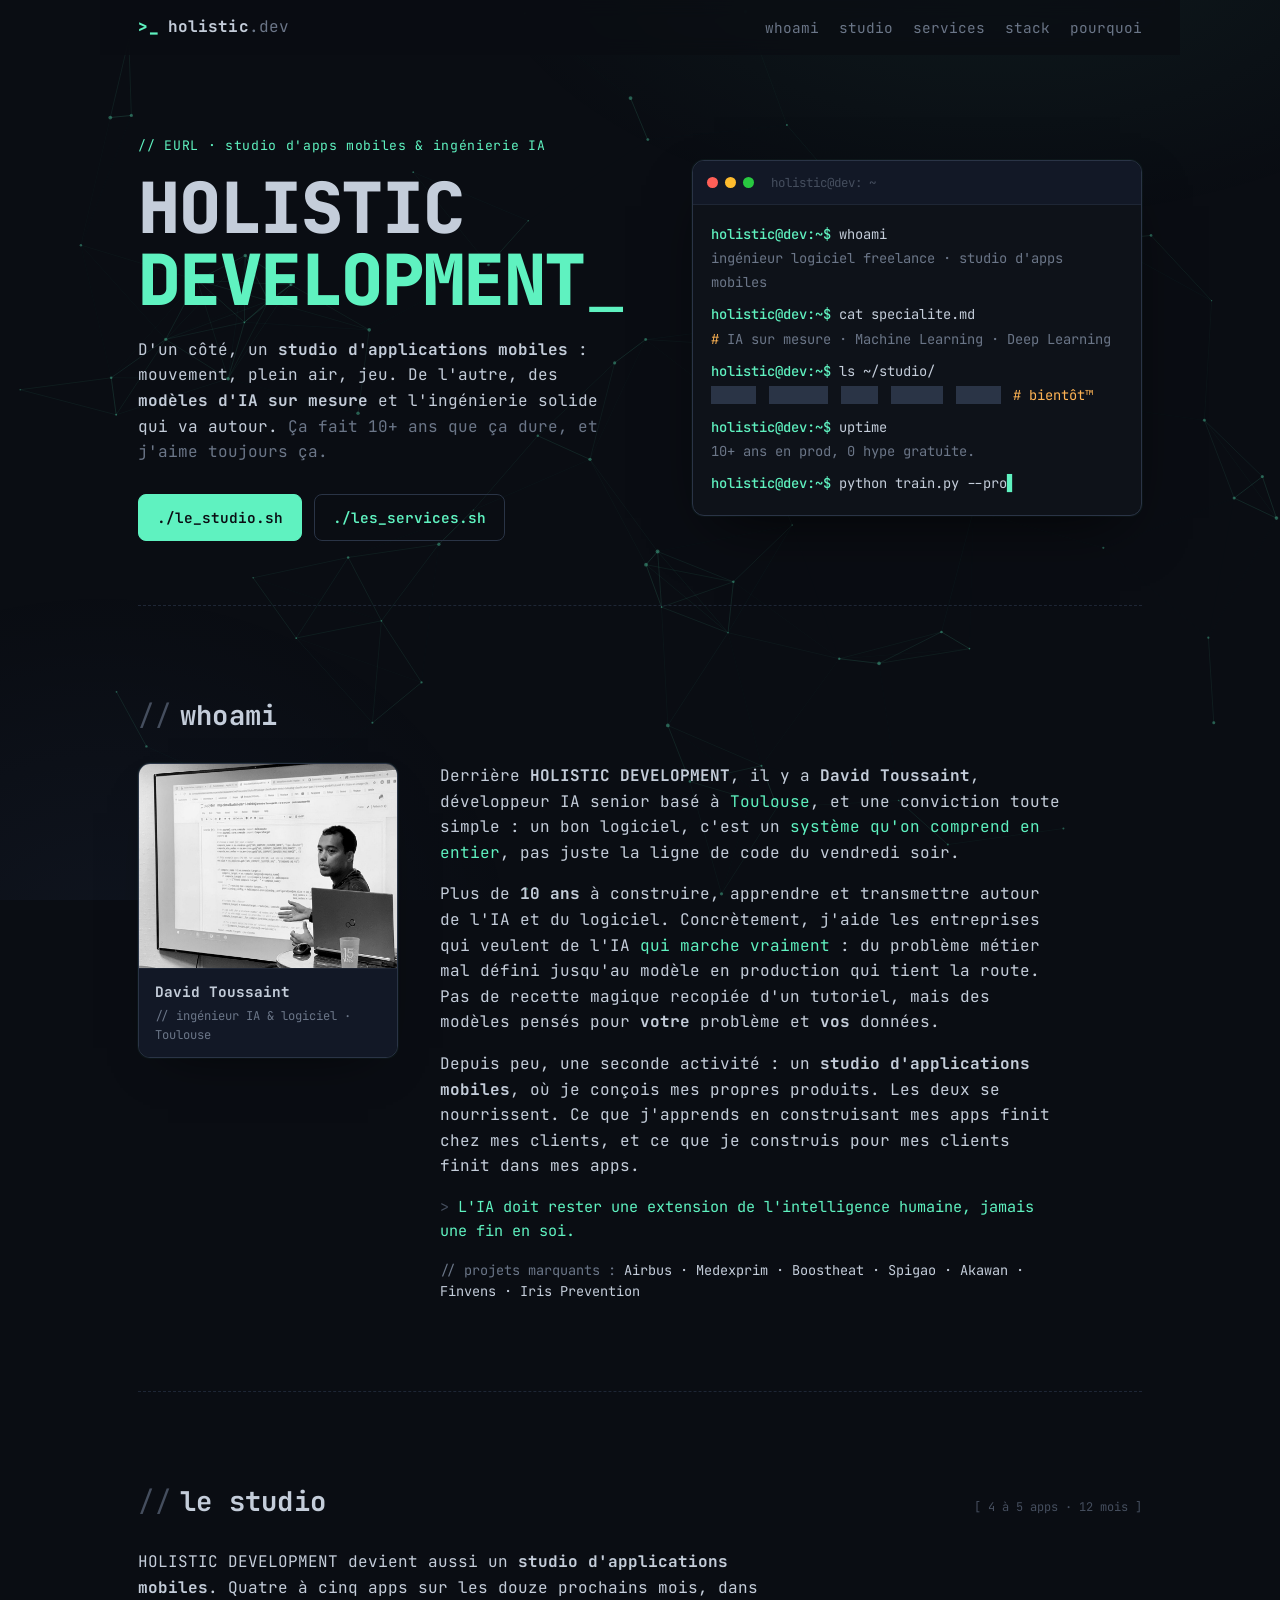
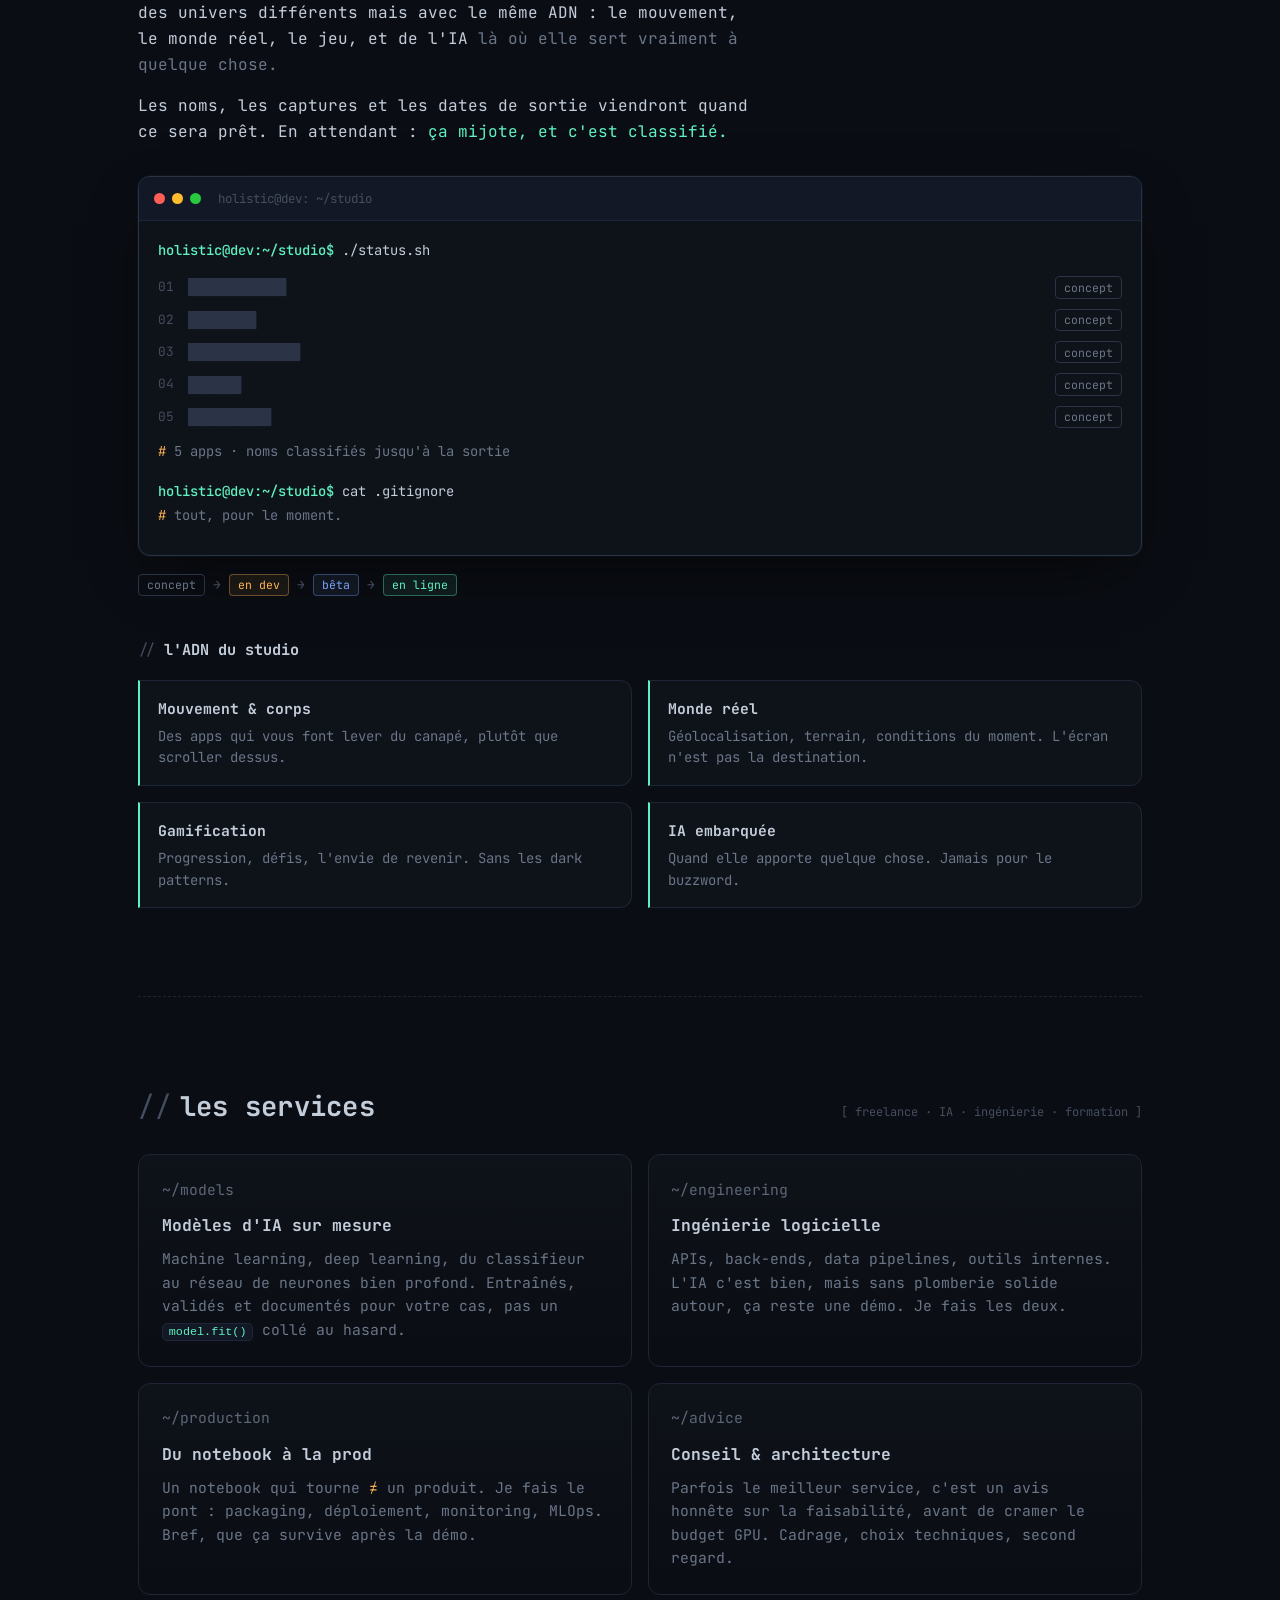
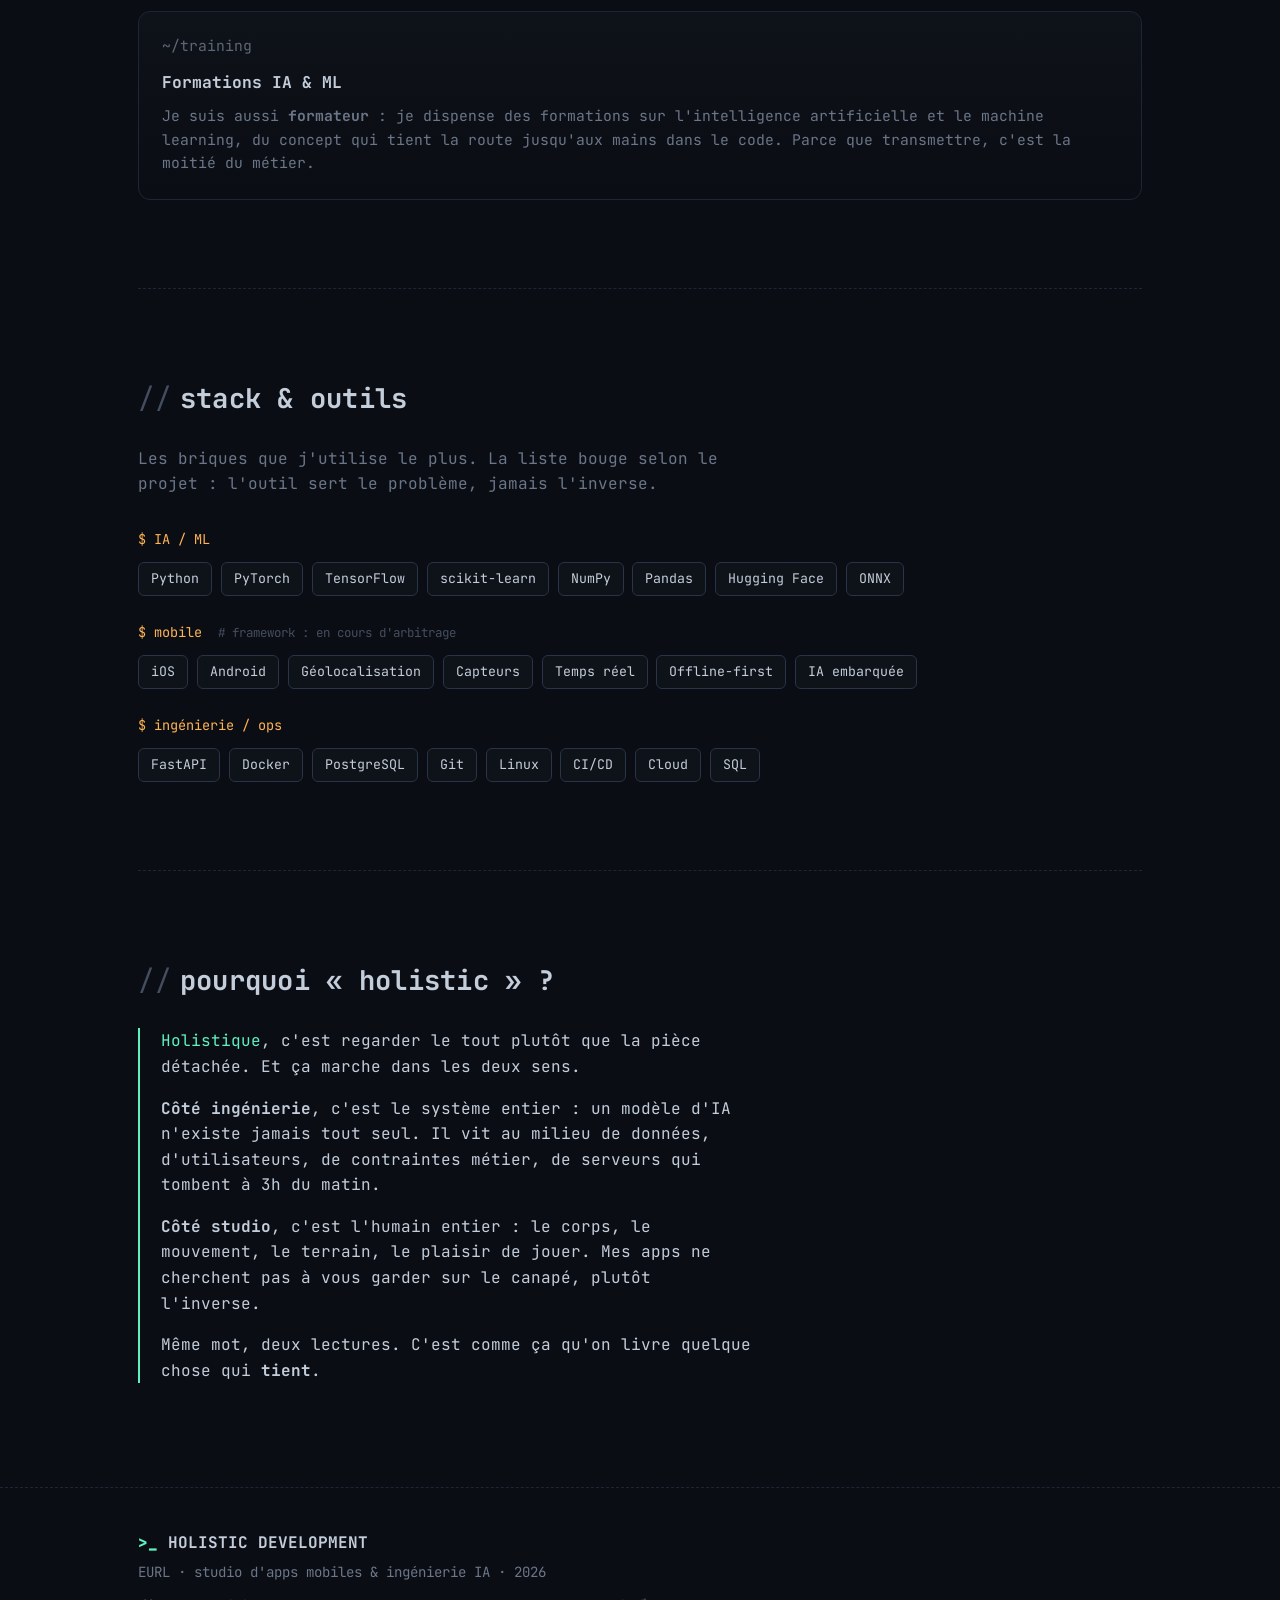
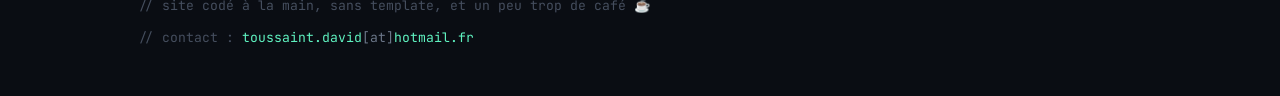
==== commit f30d352c: "Ajoute le pôle studio d'applications mobiles Le site passe de « freelance IA » à deux pôles équilibr" ====
--- a/index.html
+++ b/index.html
@@ -3,15 +3,15 @@
 <head>
   <meta charset="UTF-8" />
   <meta name="viewport" content="width=device-width, initial-scale=1.0" />
-  <title>HOLISTIC DEVELOPMENT · Ingénierie logicielle &amp; IA sur mesure</title>
-  <meta name="description" content="HOLISTIC DEVELOPMENT, EURL d'ingénierie logicielle freelance, spécialisée dans les modèles d'IA sur mesure (machine learning, deep learning). Plus de 10 ans d'expérience." />
+  <title>HOLISTIC DEVELOPMENT · Studio d'apps mobiles &amp; ingénierie IA</title>
+  <meta name="description" content="HOLISTIC DEVELOPMENT, EURL de David Toussaint : studio d'applications mobiles (mouvement, plein air, jeu) et ingénierie logicielle freelance spécialisée dans les modèles d'IA sur mesure (machine learning, deep learning). Plus de 10 ans d'expérience." />
   <meta name="author" content="HOLISTIC DEVELOPMENT" />
   <meta name="theme-color" content="#0a0d13" />
 
   <!-- Open Graph -->
   <meta property="og:type" content="website" />
-  <meta property="og:title" content="HOLISTIC DEVELOPMENT · Ingénierie logicielle &amp; IA sur mesure" />
-  <meta property="og:description" content="EURL freelance spécialisée dans les modèles d'IA sur mesure (ML / DL). +10 ans à faire réfléchir des machines." />
+  <meta property="og:title" content="HOLISTIC DEVELOPMENT · Studio d'apps mobiles &amp; ingénierie IA" />
+  <meta property="og:description" content="Un studio d'applications mobiles qui font bouger, et 10+ ans d'ingénierie IA sur mesure (ML / DL)." />
   <meta property="og:url" content="https://toussd.github.io" />
 
   <link rel="icon" type="image/svg+xml" href="favicon.svg" />
@@ -30,6 +30,7 @@
     </a>
     <nav class="nav-links" aria-label="Navigation principale">
       <a href="#whoami">whoami</a>
+      <a href="#studio">studio</a>
       <a href="#services">services</a>
       <a href="#stack">stack</a>
       <a href="#pourquoi">pourquoi</a>
@@ -41,19 +42,19 @@
     <!-- ============ HERO ============ -->
     <section class="hero">
       <div class="hero-copy">
-        <p class="kicker">// EURL · ingénierie logicielle freelance</p>
+        <p class="kicker">// EURL · studio d'apps mobiles &amp; ingénierie IA</p>
         <h1>
           HOLISTIC<br />
           <span class="accent">DEVELOPMENT</span><span class="caret">_</span>
         </h1>
         <p class="lede">
-          Je conçois des <strong>modèles d'IA sur mesure</strong> (machine learning,
-          deep learning) et l'ingénierie logicielle solide qui va autour.
+          D'un côté, un <strong>studio d'applications mobiles</strong> : mouvement, plein air, jeu.
+          De l'autre, des <strong>modèles d'IA sur mesure</strong> et l'ingénierie solide qui va autour.
           <span class="dim">Ça fait 10+ ans que ça dure, et j'aime toujours ça.</span>
         </p>
         <div class="hero-actions">
-          <a class="btn" href="#services">./ce_que_je_fais.sh</a>
-          <a class="btn ghost" href="#pourquoi">pourquoi « holistic » ?</a>
+          <a class="btn" href="#studio">./le_studio.sh</a>
+          <a class="btn ghost" href="#services">./les_services.sh</a>
         </div>
       </div>
 
@@ -64,9 +65,18 @@
         </div>
         <div class="term-body">
           <p><span class="prompt">holistic@dev:~$</span> whoami</p>
-          <p class="out">ingénieur logiciel freelance : je fais réfléchir des machines.</p>
+          <p class="out">ingénieur logiciel freelance · studio d'apps mobiles</p>
           <p><span class="prompt">holistic@dev:~$</span> cat specialite.md</p>
           <p class="out"><span class="hash">#</span> IA sur mesure · Machine&nbsp;Learning · Deep&nbsp;Learning</p>
+          <p><span class="prompt">holistic@dev:~$</span> ls ~/studio/</p>
+          <p class="out ls-out">
+            <span class="redacted" role="img" aria-label="nom confidentiel">██████</span>
+            <span class="redacted" role="img" aria-label="nom confidentiel">████████</span>
+            <span class="redacted" role="img" aria-label="nom confidentiel">█████</span>
+            <span class="redacted" role="img" aria-label="nom confidentiel">███████</span>
+            <span class="redacted" role="img" aria-label="nom confidentiel">██████</span>
+            <span class="hash"># bientôt™</span>
+          </p>
           <p><span class="prompt">holistic@dev:~$</span> uptime</p>
           <p class="out">10+ ans en prod, 0 hype gratuite.</p>
           <p class="term-live"><span class="prompt">holistic@dev:~$</span> <span id="typed"></span><span class="cursor">▋</span></p>
@@ -105,6 +115,12 @@
             recopiée d'un tutoriel, mais des modèles pensés pour <strong>votre</strong> problème
             et <strong>vos</strong> données.
           </p>
+          <p>
+            Depuis peu, une seconde activité : un <strong>studio d'applications mobiles</strong>,
+            où je conçois mes propres produits. Les deux se nourrissent. Ce que j'apprends en
+            construisant mes apps finit chez mes clients, et ce que je construis pour mes clients
+            finit dans mes apps.
+          </p>
           <p class="whoami-quote">L'IA doit rester une extension de l'intelligence humaine, jamais une fin en soi.</p>
           <p class="whoami-track"><span class="dim">// projets marquants :</span> Airbus · Medexprim · Boostheat · Spigao · Akawan · Finvens · Iris Prevention</p>
         </div>
@@ -112,9 +128,106 @@
       </div>
     </section>
 
+    <!-- ============ STUDIO ============ -->
+    <section id="studio" class="section">
+      <h2 class="section-title">
+        <span class="c">//</span> le studio
+        <span class="title-tag">[ 4 à 5 apps · 12 mois ]</span>
+      </h2>
+
+      <div class="prose">
+        <p>
+          HOLISTIC&nbsp;DEVELOPMENT devient aussi un <strong>studio d'applications mobiles</strong>.
+          Quatre à cinq apps sur les douze prochains mois, dans des univers différents mais
+          avec le même ADN : le mouvement, le monde réel, le jeu, et de l'IA
+          <span class="dim">là où elle sert vraiment à quelque chose.</span>
+        </p>
+        <p>
+          Les noms, les captures et les dates de sortie viendront quand ce sera prêt.
+          En attendant : <span class="accent">ça mijote, et c'est classifié.</span>
+        </p>
+      </div>
+
+      <div class="terminal studio-term">
+        <div class="term-bar">
+          <span class="dot"></span><span class="dot"></span><span class="dot"></span>
+          <span class="term-title">holistic@dev: ~/studio</span>
+        </div>
+        <div class="term-body">
+          <p><span class="prompt">holistic@dev:~/studio$</span> ./status.sh</p>
+
+          <ul class="studio-list">
+            <li class="studio-row">
+              <span class="s-idx">01</span>
+              <span class="redacted" role="img" aria-label="nom confidentiel">█████████████</span>
+              <span class="st st-concept">concept</span>
+            </li>
+            <li class="studio-row">
+              <span class="s-idx">02</span>
+              <span class="redacted" role="img" aria-label="nom confidentiel">█████████</span>
+              <span class="st st-concept">concept</span>
+            </li>
+            <li class="studio-row">
+              <span class="s-idx">03</span>
+              <span class="redacted" role="img" aria-label="nom confidentiel">███████████████</span>
+              <span class="st st-concept">concept</span>
+            </li>
+            <li class="studio-row">
+              <span class="s-idx">04</span>
+              <span class="redacted" role="img" aria-label="nom confidentiel">███████</span>
+              <span class="st st-concept">concept</span>
+            </li>
+            <li class="studio-row">
+              <span class="s-idx">05</span>
+              <span class="redacted" role="img" aria-label="nom confidentiel">███████████</span>
+              <span class="st st-concept">concept</span>
+            </li>
+          </ul>
+
+          <p class="out"><span class="hash">#</span> 5 apps · noms classifiés jusqu'à la sortie</p>
+
+          <p class="term-spaced"><span class="prompt">holistic@dev:~/studio$</span> cat .gitignore</p>
+          <p class="out"><span class="hash">#</span> tout, pour le moment.</p>
+        </div>
+      </div>
+
+      <p class="legend">
+        <span class="st st-concept">concept</span>
+        <span class="arrow">→</span>
+        <span class="st st-dev">en dev</span>
+        <span class="arrow">→</span>
+        <span class="st st-beta">bêta</span>
+        <span class="arrow">→</span>
+        <span class="st st-live">en ligne</span>
+      </p>
+
+      <h3 class="sub-title"><span class="c">//</span> l'ADN du studio</h3>
+      <div class="dna-grid">
+        <article class="dna">
+          <h4>Mouvement &amp; corps</h4>
+          <p>Des apps qui vous font lever du canapé, plutôt que scroller dessus.</p>
+        </article>
+        <article class="dna">
+          <h4>Monde réel</h4>
+          <p>Géolocalisation, terrain, conditions du moment. L'écran n'est pas la destination.</p>
+        </article>
+        <article class="dna">
+          <h4>Gamification</h4>
+          <p>Progression, défis, l'envie de revenir. Sans les dark patterns.</p>
+        </article>
+        <article class="dna">
+          <h4>IA embarquée</h4>
+          <p>Quand elle apporte quelque chose. Jamais pour le buzzword.</p>
+        </article>
+      </div>
+    </section>
+
     <!-- ============ SERVICES ============ -->
     <section id="services" class="section">
-      <h2 class="section-title"><span class="c">//</span> ce que je fais</h2>
+      <h2 class="section-title">
+        <span class="c">//</span> les services
+        <span class="title-tag">[ freelance · IA · ingénierie · formation ]</span>
+      </h2>
       <div class="cards">
 
         <article class="card">
@@ -183,6 +296,14 @@
       </div>
 
       <div class="stack-group">
+        <p class="stack-label">$ mobile <span class="stack-note"># framework : en cours d'arbitrage</span></p>
+        <ul class="tags">
+          <li>iOS</li><li>Android</li><li>Géolocalisation</li><li>Capteurs</li>
+          <li>Temps&nbsp;réel</li><li>Offline-first</li><li>IA&nbsp;embarquée</li>
+        </ul>
+      </div>
+
+      <div class="stack-group">
         <p class="stack-label">$ ingénierie / ops</p>
         <ul class="tags">
           <li>FastAPI</li><li>Docker</li><li>PostgreSQL</li><li>Git</li>
@@ -197,13 +318,22 @@
       <div class="prose">
         <blockquote>
           <p>
-            Parce qu'un modèle d'IA n'existe jamais tout seul. Il vit au milieu de données,
-            d'utilisateurs, de contraintes métier, de serveurs qui tombent à 3h du matin.
-          </p>
-          <p>
-            <span class="accent">Holistique</span>, c'est regarder le système entier,
-            pas seulement le bout d'algorithme à la mode. C'est comme ça qu'on livre
-            quelque chose qui <strong>tient</strong>.
+            <span class="accent">Holistique</span>, c'est regarder le tout plutôt que la pièce
+            détachée. Et ça marche dans les deux sens.
+          </p>
+          <p>
+            <strong>Côté ingénierie</strong>, c'est le système entier : un modèle d'IA n'existe
+            jamais tout seul. Il vit au milieu de données, d'utilisateurs, de contraintes métier,
+            de serveurs qui tombent à 3h du matin.
+          </p>
+          <p>
+            <strong>Côté studio</strong>, c'est l'humain entier : le corps, le mouvement, le
+            terrain, le plaisir de jouer. Mes apps ne cherchent pas à vous garder sur le canapé,
+            plutôt l'inverse.
+          </p>
+          <p>
+            Même mot, deux lectures. C'est comme ça qu'on livre quelque chose qui
+            <strong>tient</strong>.
           </p>
         </blockquote>
       </div>
@@ -214,7 +344,7 @@
   <footer class="footer">
     <div class="footer-inner">
       <p class="foot-brand"><span class="brand-mark">&gt;_</span> HOLISTIC DEVELOPMENT</p>
-      <p class="dim">EURL · ingénierie logicielle &amp; IA sur mesure · <span id="year">2026</span></p>
+      <p class="dim">EURL · studio d'apps mobiles &amp; ingénierie IA · <span id="year">2026</span></p>
       <p class="foot-note">// site codé à la main, sans template, et un peu trop de café ☕</p>
       <p class="foot-note">// contact : <a class="mail" data-user="toussaint.david" data-domain="hotmail.fr">toussaint.david<span class="at">[at]</span>hotmail.fr</a></p>
     </div>
--- a/style.css
+++ b/style.css
@@ -112,6 +112,10 @@
 .section { padding: clamp(3.2rem, 8vw, 5.5rem) 0; border-top: 1px dashed var(--line); }
 
 .section-title {
+  display: flex;
+  align-items: baseline;
+  flex-wrap: wrap;
+  gap: 0.55rem;
   font-size: clamp(1.25rem, 3vw, 1.7rem);
   font-weight: 700;
   letter-spacing: 0.01em;
@@ -119,6 +123,24 @@
   color: var(--txt);
 }
 .section-title .c { color: var(--txt-mute); font-weight: 400; }
+.title-tag {
+  margin-left: auto;
+  font-size: 0.75rem;
+  font-weight: 400;
+  color: var(--txt-mute);
+  letter-spacing: 0;
+}
+
+.sub-title {
+  display: flex;
+  align-items: baseline;
+  gap: 0.5rem;
+  font-size: 0.95rem;
+  font-weight: 700;
+  margin: 2.6rem 0 1.1rem;
+  color: var(--txt);
+}
+.sub-title .c { color: var(--txt-mute); font-weight: 400; }
 
 .prose { max-width: 62ch; }
 .prose p + p { margin-top: 1rem; }
@@ -205,6 +227,10 @@
 .term-body .out { color: var(--txt-dim); margin-bottom: 0.5rem; }
 .term-body .out .hash { color: var(--accent-2); }
 .term-live { margin-top: 0.2rem; }
+/* la sortie de `ls` s'écrit sur plusieurs lignes de source : on neutralise le pre-wrap
+   (sélecteur assez spécifique pour battre `.term-body p`) */
+.term-body p.ls-out { white-space: normal; }
+.term-body p.ls-out .redacted { margin-right: 0.3rem; }
 #typed { color: var(--txt); }
 .cursor { color: var(--accent); animation: blink 1.1s steps(1) infinite; }
 
@@ -248,6 +274,87 @@
 .whoami-quote::before { content: "> "; color: var(--txt-mute); }
 .whoami-track { margin-top: 1.1rem; font-size: 0.85rem; color: var(--txt); }
 
+/* ---------- Studio ---------- */
+.studio-term { margin-top: 2rem; }
+.term-spaced { margin-top: 1rem; }
+
+.studio-list { list-style: none; margin: 0.55rem 0 0.35rem; }
+.studio-row {
+  display: grid;
+  grid-template-columns: auto 1fr auto;
+  align-items: center;
+  gap: 0.9rem;
+  padding: 0.26rem 0;
+}
+.s-idx { color: var(--txt-mute); font-size: 0.8rem; }
+
+/* noms caviardés : lisibles comme des blocs, jamais copiables */
+.redacted {
+  color: var(--line-2);
+  letter-spacing: -0.04em;
+  user-select: none;
+}
+@supports ((-webkit-background-clip: text) or (background-clip: text)) {
+  .redacted {
+    background-image: linear-gradient(
+      100deg,
+      var(--line-2) 0%, var(--line-2) 42%,
+      #3c4a63 50%,
+      var(--line-2) 58%, var(--line-2) 100%
+    );
+    background-size: 260% 100%;
+    -webkit-background-clip: text;
+    background-clip: text;
+    color: transparent;
+    animation: sweep 7s linear infinite;
+  }
+}
+@keyframes sweep {
+  from { background-position: 160% 0; }
+  to   { background-position: -60% 0; }
+}
+
+/* badges de statut */
+.st {
+  justify-self: end;
+  white-space: nowrap;
+  font-size: 0.72rem;
+  line-height: 1.5;
+  padding: 0.1rem 0.5rem;
+  border-radius: 4px;
+  border: 1px solid var(--line-2);
+  color: var(--txt-dim);
+}
+.st-dev  { color: var(--accent-2); border-color: rgba(255,180,84,0.35);  background: rgba(255,180,84,0.07); }
+.st-beta { color: var(--accent-3); border-color: rgba(122,162,247,0.35); background: rgba(122,162,247,0.07); }
+.st-live { color: var(--accent);   border-color: rgba(95,242,192,0.35);  background: rgba(95,242,192,0.07); }
+
+.legend {
+  display: flex;
+  align-items: center;
+  flex-wrap: wrap;
+  gap: 0.5rem;
+  margin-top: 1.1rem;
+  font-size: 0.8rem;
+}
+.legend .arrow { color: var(--txt-mute); }
+
+/* ADN du studio */
+.dna-grid {
+  display: grid;
+  grid-template-columns: repeat(2, 1fr);
+  gap: 1rem;
+}
+.dna {
+  border: 1px solid var(--line);
+  border-left: 2px solid var(--accent);
+  border-radius: 0 var(--radius) var(--radius) 0;
+  background: var(--bg-1);
+  padding: 1rem 1.1rem;
+}
+.dna h4 { font-size: 0.92rem; font-weight: 700; margin-bottom: 0.35rem; }
+.dna p { color: var(--txt-dim); font-size: 0.87rem; line-height: 1.55; }
+
 /* ---------- Cards ---------- */
 .cards {
   display: grid;
@@ -281,6 +388,7 @@
 /* ---------- Stack ---------- */
 .stack-group { margin-top: 1.6rem; }
 .stack-label { color: var(--accent-2); font-size: 0.85rem; margin-bottom: 0.7rem; }
+.stack-note { color: var(--txt-mute); margin-left: 0.5rem; font-size: 0.78rem; }
 .tags { list-style: none; display: flex; flex-wrap: wrap; gap: 0.55rem; }
 .tags li {
   border: 1px solid var(--line-2);
@@ -324,11 +432,13 @@
   .whoami-grid { grid-template-columns: 1fr; gap: 1.5rem; }
   .portrait { max-width: 320px; }
   .cards { grid-template-columns: 1fr; }
+  .dna-grid { grid-template-columns: 1fr; }
   .nav-links { display: none; }
+  .title-tag { margin-left: 0; flex-basis: 100%; }
 }
 
 @media (prefers-reduced-motion: reduce) {
   html { scroll-behavior: auto; }
-  .caret, .cursor { animation: none; }
+  .caret, .cursor, .redacted { animation: none; }
   * { transition: none !important; }
 }
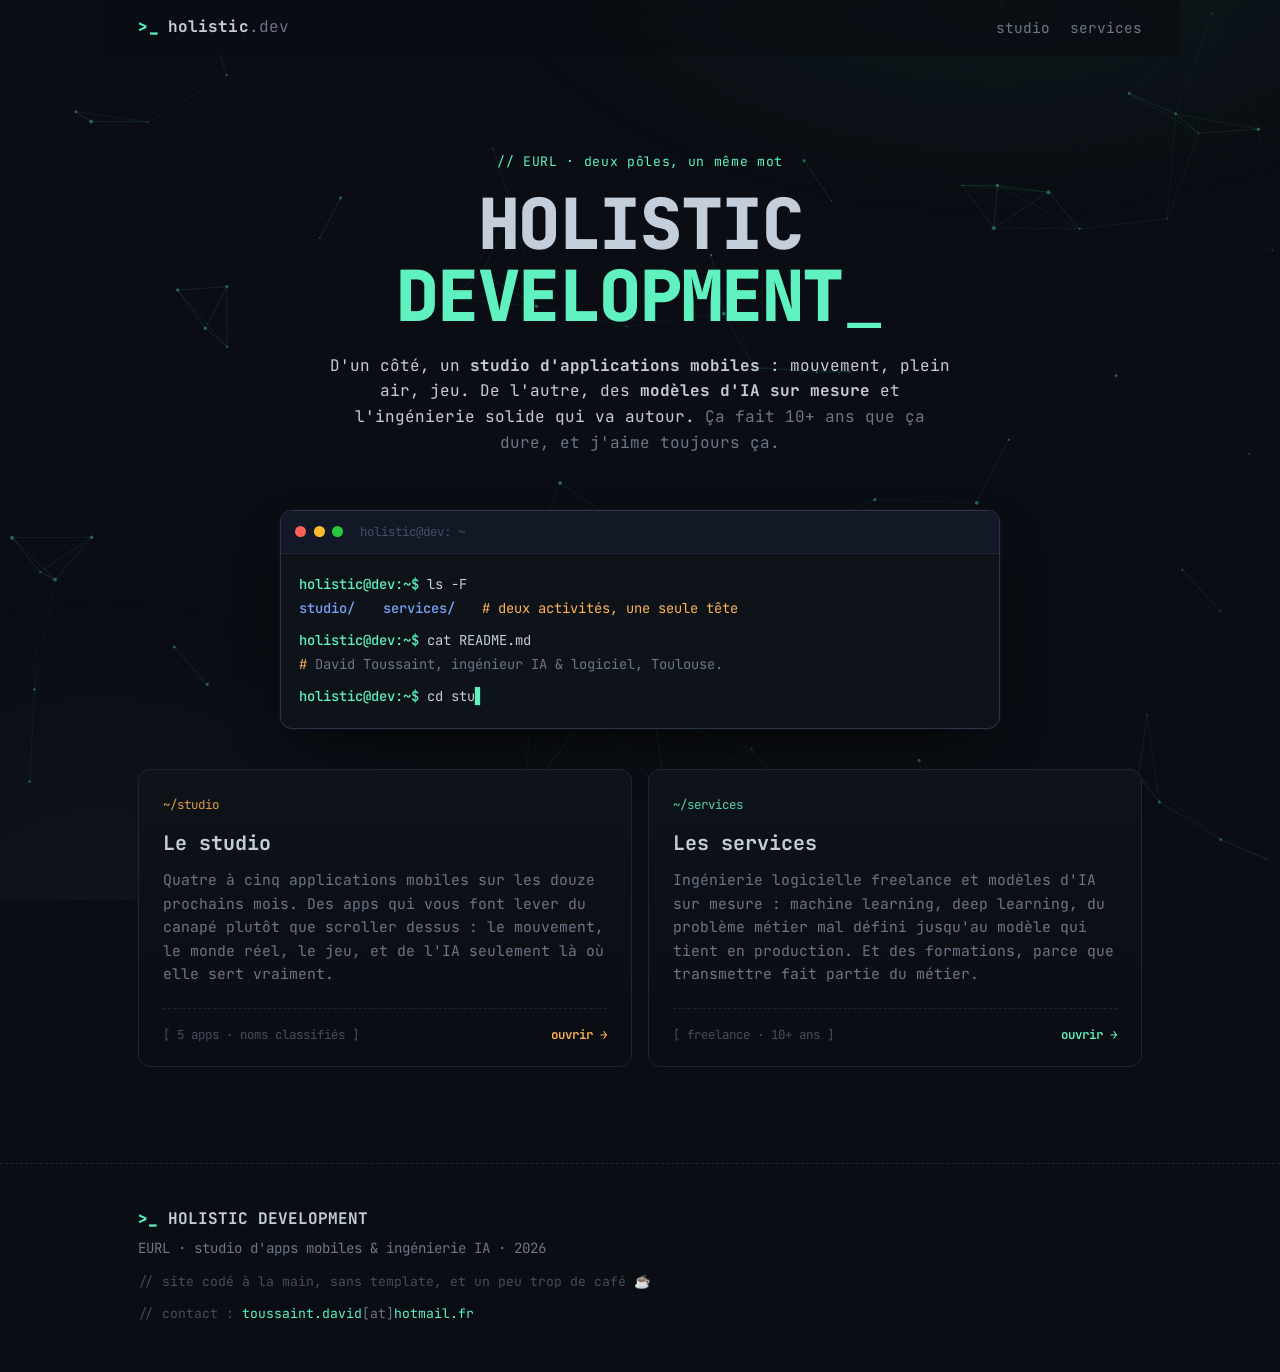
==== commit 3b2a219a: "Éclate le site en hub, studio et services Le contenu mélangeait le profil de David, l'activité freel" ====
--- a/index.html
+++ b/index.html
@@ -4,15 +4,16 @@
   <meta charset="UTF-8" />
   <meta name="viewport" content="width=device-width, initial-scale=1.0" />
   <title>HOLISTIC DEVELOPMENT · Studio d'apps mobiles &amp; ingénierie IA</title>
-  <meta name="description" content="HOLISTIC DEVELOPMENT, EURL de David Toussaint : studio d'applications mobiles (mouvement, plein air, jeu) et ingénierie logicielle freelance spécialisée dans les modèles d'IA sur mesure (machine learning, deep learning). Plus de 10 ans d'expérience." />
+  <meta name="description" content="HOLISTIC DEVELOPMENT, EURL de David Toussaint. Deux pôles : un studio d'applications mobiles (mouvement, plein air, jeu) et l'ingénierie logicielle freelance spécialisée dans les modèles d'IA sur mesure (machine learning, deep learning)." />
   <meta name="author" content="HOLISTIC DEVELOPMENT" />
   <meta name="theme-color" content="#0a0d13" />
+  <link rel="canonical" href="https://toussd.github.io/" />
 
   <!-- Open Graph -->
   <meta property="og:type" content="website" />
   <meta property="og:title" content="HOLISTIC DEVELOPMENT · Studio d'apps mobiles &amp; ingénierie IA" />
   <meta property="og:description" content="Un studio d'applications mobiles qui font bouger, et 10+ ans d'ingénierie IA sur mesure (ML / DL)." />
-  <meta property="og:url" content="https://toussd.github.io" />
+  <meta property="og:url" content="https://toussd.github.io/" />
 
   <link rel="icon" type="image/svg+xml" href="favicon.svg" />
   <link rel="preconnect" href="https://fonts.googleapis.com" />
@@ -20,323 +21,84 @@
   <link href="https://fonts.googleapis.com/css2?family=JetBrains+Mono:ital,wght@0,300;0,400;0,500;0,600;0,700;0,800;1,400&display=swap" rel="stylesheet" />
   <link rel="stylesheet" href="style.css" />
 </head>
-<body>
+<body data-page="hub">
   <canvas id="bg" aria-hidden="true"></canvas>
 
   <header class="nav">
-    <a class="brand" href="#top" aria-label="Accueil">
+    <a class="brand" href="./" aria-label="Accueil">
       <span class="brand-mark">&gt;_</span>
       <span class="brand-name">holistic<span class="dim">.dev</span></span>
     </a>
     <nav class="nav-links" aria-label="Navigation principale">
-      <a href="#whoami">whoami</a>
-      <a href="#studio">studio</a>
-      <a href="#services">services</a>
-      <a href="#stack">stack</a>
-      <a href="#pourquoi">pourquoi</a>
+      <a href="studio.html">studio</a>
+      <a href="services.html">services</a>
     </nav>
   </header>
 
-  <main id="top">
+  <main id="top" class="hub">
 
-    <!-- ============ HERO ============ -->
-    <section class="hero">
-      <div class="hero-copy">
-        <p class="kicker">// EURL · studio d'apps mobiles &amp; ingénierie IA</p>
-        <h1>
-          HOLISTIC<br />
-          <span class="accent">DEVELOPMENT</span><span class="caret">_</span>
-        </h1>
-        <p class="lede">
-          D'un côté, un <strong>studio d'applications mobiles</strong> : mouvement, plein air, jeu.
-          De l'autre, des <strong>modèles d'IA sur mesure</strong> et l'ingénierie solide qui va autour.
-          <span class="dim">Ça fait 10+ ans que ça dure, et j'aime toujours ça.</span>
-        </p>
-        <div class="hero-actions">
-          <a class="btn" href="#studio">./le_studio.sh</a>
-          <a class="btn ghost" href="#services">./les_services.sh</a>
-        </div>
-      </div>
+    <section class="hub-hero">
+      <p class="kicker">// EURL · deux pôles, un même mot</p>
+      <h1>
+        HOLISTIC<br />
+        <span class="accent">DEVELOPMENT</span><span class="caret">_</span>
+      </h1>
+      <p class="lede">
+        D'un côté, un <strong>studio d'applications mobiles</strong> : mouvement, plein air, jeu.
+        De l'autre, des <strong>modèles d'IA sur mesure</strong> et l'ingénierie solide qui va autour.
+        <span class="dim">Ça fait 10+ ans que ça dure, et j'aime toujours ça.</span>
+      </p>
 
-      <div class="terminal" role="img" aria-label="Fenêtre de terminal présentant l'activité">
+      <div class="terminal hub-term">
         <div class="term-bar">
           <span class="dot"></span><span class="dot"></span><span class="dot"></span>
           <span class="term-title">holistic@dev: ~</span>
         </div>
         <div class="term-body">
-          <p><span class="prompt">holistic@dev:~$</span> whoami</p>
-          <p class="out">ingénieur logiciel freelance · studio d'apps mobiles</p>
-          <p><span class="prompt">holistic@dev:~$</span> cat specialite.md</p>
-          <p class="out"><span class="hash">#</span> IA sur mesure · Machine&nbsp;Learning · Deep&nbsp;Learning</p>
-          <p><span class="prompt">holistic@dev:~$</span> ls ~/studio/</p>
-          <p class="out ls-out">
-            <span class="redacted" role="img" aria-label="nom confidentiel">██████</span>
-            <span class="redacted" role="img" aria-label="nom confidentiel">████████</span>
-            <span class="redacted" role="img" aria-label="nom confidentiel">█████</span>
-            <span class="redacted" role="img" aria-label="nom confidentiel">███████</span>
-            <span class="redacted" role="img" aria-label="nom confidentiel">██████</span>
-            <span class="hash"># bientôt™</span>
+          <p><span class="prompt">holistic@dev:~$</span> ls -F</p>
+          <p class="out dir-out">
+            <a class="dir" href="studio.html">studio/</a>
+            <a class="dir" href="services.html">services/</a>
+            <span class="hash"># deux activités, une seule tête</span>
           </p>
-          <p><span class="prompt">holistic@dev:~$</span> uptime</p>
-          <p class="out">10+ ans en prod, 0 hype gratuite.</p>
-          <p class="term-live"><span class="prompt">holistic@dev:~$</span> <span id="typed"></span><span class="cursor">▋</span></p>
+          <p><span class="prompt">holistic@dev:~$</span> cat README.md</p>
+          <p class="out"><span class="hash">#</span> David Toussaint, ingénieur IA &amp; logiciel, Toulouse.</p>
+          <p class="term-live"><span class="prompt">holistic@dev:~$</span> <span id="typed"
+            data-commands='["cd studio/ &amp;&amp; ./build_something_fun.sh","cd services/ &amp;&amp; python train.py --probleme votre_cas","make coffee &amp;&amp; think"]'></span><span class="cursor">▋</span></p>
         </div>
       </div>
     </section>
 
-    <!-- ============ WHOAMI ============ -->
-    <section id="whoami" class="section">
-      <h2 class="section-title"><span class="c">//</span> whoami</h2>
-      <div class="whoami-grid">
+    <section class="gates" aria-label="Les deux pôles">
 
-        <figure class="portrait">
-          <img src="david.jpg"
-               alt="David Toussaint présentant un notebook de machine learning"
-               width="1000" height="790" loading="lazy" decoding="async" />
-          <figcaption>
-            <span class="portrait-name">David Toussaint</span>
-            <span class="portrait-role">// ingénieur IA &amp; logiciel · Toulouse</span>
-          </figcaption>
-        </figure>
+      <a class="gate gate-studio" href="studio.html">
+        <p class="gate-path">~/studio</p>
+        <h2>Le studio</h2>
+        <p class="gate-desc">
+          Quatre à cinq applications mobiles sur les douze prochains mois. Des apps qui
+          vous font lever du canapé plutôt que scroller dessus : le mouvement, le monde
+          réel, le jeu, et de l'IA seulement là où elle sert vraiment.
+        </p>
+        <p class="gate-foot">
+          <span class="gate-tag">[ 5 apps · noms classifiés ]</span>
+          <span class="gate-go">ouvrir <span class="arrow">→</span></span>
+        </p>
+      </a>
 
-        <div class="prose">
-          <p>
-            Derrière <strong>HOLISTIC&nbsp;DEVELOPMENT</strong>, il y a
-            <strong>David&nbsp;Toussaint</strong>, développeur IA senior basé à
-            <span class="accent">Toulouse</span>, et une conviction toute simple :
-            un bon logiciel, c'est un <em>système qu'on comprend en entier</em>,
-            pas juste la ligne de code du vendredi soir.
-          </p>
-          <p>
-            Plus de <strong>10&nbsp;ans</strong> à construire, apprendre et transmettre
-            autour de l'IA et du logiciel. Concrètement, j'aide les entreprises qui veulent
-            de l'IA <span class="accent">qui marche vraiment</span> : du problème métier mal
-            défini jusqu'au modèle en production qui tient la route. Pas de recette magique
-            recopiée d'un tutoriel, mais des modèles pensés pour <strong>votre</strong> problème
-            et <strong>vos</strong> données.
-          </p>
-          <p>
-            Depuis peu, une seconde activité : un <strong>studio d'applications mobiles</strong>,
-            où je conçois mes propres produits. Les deux se nourrissent. Ce que j'apprends en
-            construisant mes apps finit chez mes clients, et ce que je construis pour mes clients
-            finit dans mes apps.
-          </p>
-          <p class="whoami-quote">L'IA doit rester une extension de l'intelligence humaine, jamais une fin en soi.</p>
-          <p class="whoami-track"><span class="dim">// projets marquants :</span> Airbus · Medexprim · Boostheat · Spigao · Akawan · Finvens · Iris Prevention</p>
-        </div>
+      <a class="gate gate-services" href="services.html">
+        <p class="gate-path">~/services</p>
+        <h2>Les services</h2>
+        <p class="gate-desc">
+          Ingénierie logicielle freelance et modèles d'IA sur mesure : machine learning,
+          deep learning, du problème métier mal défini jusqu'au modèle qui tient en
+          production. Et des formations, parce que transmettre fait partie du métier.
+        </p>
+        <p class="gate-foot">
+          <span class="gate-tag">[ freelance · 10+ ans ]</span>
+          <span class="gate-go">ouvrir <span class="arrow">→</span></span>
+        </p>
+      </a>
 
-      </div>
-    </section>
-
-    <!-- ============ STUDIO ============ -->
-    <section id="studio" class="section">
-      <h2 class="section-title">
-        <span class="c">//</span> le studio
-        <span class="title-tag">[ 4 à 5 apps · 12 mois ]</span>
-      </h2>
-
-      <div class="prose">
-        <p>
-          HOLISTIC&nbsp;DEVELOPMENT devient aussi un <strong>studio d'applications mobiles</strong>.
-          Quatre à cinq apps sur les douze prochains mois, dans des univers différents mais
-          avec le même ADN : le mouvement, le monde réel, le jeu, et de l'IA
-          <span class="dim">là où elle sert vraiment à quelque chose.</span>
-        </p>
-        <p>
-          Les noms, les captures et les dates de sortie viendront quand ce sera prêt.
-          En attendant : <span class="accent">ça mijote, et c'est classifié.</span>
-        </p>
-      </div>
-
-      <div class="terminal studio-term">
-        <div class="term-bar">
-          <span class="dot"></span><span class="dot"></span><span class="dot"></span>
-          <span class="term-title">holistic@dev: ~/studio</span>
-        </div>
-        <div class="term-body">
-          <p><span class="prompt">holistic@dev:~/studio$</span> ./status.sh</p>
-
-          <ul class="studio-list">
-            <li class="studio-row">
-              <span class="s-idx">01</span>
-              <span class="redacted" role="img" aria-label="nom confidentiel">█████████████</span>
-              <span class="st st-concept">concept</span>
-            </li>
-            <li class="studio-row">
-              <span class="s-idx">02</span>
-              <span class="redacted" role="img" aria-label="nom confidentiel">█████████</span>
-              <span class="st st-concept">concept</span>
-            </li>
-            <li class="studio-row">
-              <span class="s-idx">03</span>
-              <span class="redacted" role="img" aria-label="nom confidentiel">███████████████</span>
-              <span class="st st-concept">concept</span>
-            </li>
-            <li class="studio-row">
-              <span class="s-idx">04</span>
-              <span class="redacted" role="img" aria-label="nom confidentiel">███████</span>
-              <span class="st st-concept">concept</span>
-            </li>
-            <li class="studio-row">
-              <span class="s-idx">05</span>
-              <span class="redacted" role="img" aria-label="nom confidentiel">███████████</span>
-              <span class="st st-concept">concept</span>
-            </li>
-          </ul>
-
-          <p class="out"><span class="hash">#</span> 5 apps · noms classifiés jusqu'à la sortie</p>
-
-          <p class="term-spaced"><span class="prompt">holistic@dev:~/studio$</span> cat .gitignore</p>
-          <p class="out"><span class="hash">#</span> tout, pour le moment.</p>
-        </div>
-      </div>
-
-      <p class="legend">
-        <span class="st st-concept">concept</span>
-        <span class="arrow">→</span>
-        <span class="st st-dev">en dev</span>
-        <span class="arrow">→</span>
-        <span class="st st-beta">bêta</span>
-        <span class="arrow">→</span>
-        <span class="st st-live">en ligne</span>
-      </p>
-
-      <h3 class="sub-title"><span class="c">//</span> l'ADN du studio</h3>
-      <div class="dna-grid">
-        <article class="dna">
-          <h4>Mouvement &amp; corps</h4>
-          <p>Des apps qui vous font lever du canapé, plutôt que scroller dessus.</p>
-        </article>
-        <article class="dna">
-          <h4>Monde réel</h4>
-          <p>Géolocalisation, terrain, conditions du moment. L'écran n'est pas la destination.</p>
-        </article>
-        <article class="dna">
-          <h4>Gamification</h4>
-          <p>Progression, défis, l'envie de revenir. Sans les dark patterns.</p>
-        </article>
-        <article class="dna">
-          <h4>IA embarquée</h4>
-          <p>Quand elle apporte quelque chose. Jamais pour le buzzword.</p>
-        </article>
-      </div>
-    </section>
-
-    <!-- ============ SERVICES ============ -->
-    <section id="services" class="section">
-      <h2 class="section-title">
-        <span class="c">//</span> les services
-        <span class="title-tag">[ freelance · IA · ingénierie · formation ]</span>
-      </h2>
-      <div class="cards">
-
-        <article class="card">
-          <p class="card-path">~/models</p>
-          <h3>Modèles d'IA sur mesure</h3>
-          <p>
-            Machine learning, deep learning, du classifieur au réseau de neurones bien
-            profond. Entraînés, validés et documentés pour votre cas, pas un
-            <code>model.fit()</code> collé au hasard.
-          </p>
-        </article>
-
-        <article class="card">
-          <p class="card-path">~/engineering</p>
-          <h3>Ingénierie logicielle</h3>
-          <p>
-            APIs, back-ends, data pipelines, outils internes. L'IA c'est bien, mais
-            sans plomberie solide autour, ça reste une démo. Je fais les deux.
-          </p>
-        </article>
-
-        <article class="card">
-          <p class="card-path">~/production</p>
-          <h3>Du notebook à la prod</h3>
-          <p>
-            Un notebook qui tourne <span class="ne">&ne;</span> un produit. Je fais le pont :
-            packaging, déploiement, monitoring, MLOps. Bref, que ça survive après la démo.
-          </p>
-        </article>
-
-        <article class="card">
-          <p class="card-path">~/advice</p>
-          <h3>Conseil &amp; architecture</h3>
-          <p>
-            Parfois le meilleur service, c'est un avis honnête sur la faisabilité,
-            <span class="dim">avant</span> de cramer le budget GPU. Cadrage, choix techniques,
-            second regard.
-          </p>
-        </article>
-
-        <article class="card card-wide">
-          <p class="card-path">~/training</p>
-          <h3>Formations IA &amp; ML</h3>
-          <p>
-            Je suis aussi <strong>formateur</strong> : je dispense des formations sur
-            l'intelligence artificielle et le machine learning, du concept qui tient la
-            route jusqu'aux mains dans le code. Parce que transmettre, c'est la moitié
-            du métier.
-          </p>
-        </article>
-
-      </div>
-    </section>
-
-    <!-- ============ STACK ============ -->
-    <section id="stack" class="section">
-      <h2 class="section-title"><span class="c">//</span> stack &amp; outils</h2>
-      <p class="prose slim">Les briques que j'utilise le plus. La liste bouge selon le projet : l'outil sert le problème, jamais l'inverse.</p>
-
-      <div class="stack-group">
-        <p class="stack-label">$ IA / ML</p>
-        <ul class="tags">
-          <li>Python</li><li>PyTorch</li><li>TensorFlow</li><li>scikit-learn</li>
-          <li>NumPy</li><li>Pandas</li><li>Hugging&nbsp;Face</li><li>ONNX</li>
-        </ul>
-      </div>
-
-      <div class="stack-group">
-        <p class="stack-label">$ mobile <span class="stack-note"># framework : en cours d'arbitrage</span></p>
-        <ul class="tags">
-          <li>iOS</li><li>Android</li><li>Géolocalisation</li><li>Capteurs</li>
-          <li>Temps&nbsp;réel</li><li>Offline-first</li><li>IA&nbsp;embarquée</li>
-        </ul>
-      </div>
-
-      <div class="stack-group">
-        <p class="stack-label">$ ingénierie / ops</p>
-        <ul class="tags">
-          <li>FastAPI</li><li>Docker</li><li>PostgreSQL</li><li>Git</li>
-          <li>Linux</li><li>CI/CD</li><li>Cloud</li><li>SQL</li>
-        </ul>
-      </div>
-    </section>
-
-    <!-- ============ POURQUOI ============ -->
-    <section id="pourquoi" class="section">
-      <h2 class="section-title"><span class="c">//</span> pourquoi « holistic » ?</h2>
-      <div class="prose">
-        <blockquote>
-          <p>
-            <span class="accent">Holistique</span>, c'est regarder le tout plutôt que la pièce
-            détachée. Et ça marche dans les deux sens.
-          </p>
-          <p>
-            <strong>Côté ingénierie</strong>, c'est le système entier : un modèle d'IA n'existe
-            jamais tout seul. Il vit au milieu de données, d'utilisateurs, de contraintes métier,
-            de serveurs qui tombent à 3h du matin.
-          </p>
-          <p>
-            <strong>Côté studio</strong>, c'est l'humain entier : le corps, le mouvement, le
-            terrain, le plaisir de jouer. Mes apps ne cherchent pas à vous garder sur le canapé,
-            plutôt l'inverse.
-          </p>
-          <p>
-            Même mot, deux lectures. C'est comme ça qu'on livre quelque chose qui
-            <strong>tient</strong>.
-          </p>
-        </blockquote>
-      </div>
     </section>
 
   </main>
--- a/style.css
+++ b/style.css
@@ -229,8 +229,14 @@
 .term-live { margin-top: 0.2rem; }
 /* la sortie de `ls` s'écrit sur plusieurs lignes de source : on neutralise le pre-wrap
    (sélecteur assez spécifique pour battre `.term-body p`) */
-.term-body p.ls-out { white-space: normal; }
-.term-body p.ls-out .redacted { margin-right: 0.3rem; }
+.term-body p.dir-out { white-space: normal; }
+.dir-out .dir { margin-right: 1.2rem; }
+.dir {
+  color: var(--accent-3);
+  font-weight: 500;
+  border-bottom: 1px dashed transparent;
+}
+.dir:hover { color: var(--accent); border-bottom-color: var(--accent); }
 #typed { color: var(--txt); }
 .cursor { color: var(--accent); animation: blink 1.1s steps(1) infinite; }
 
@@ -274,86 +280,79 @@
 .whoami-quote::before { content: "> "; color: var(--txt-mute); }
 .whoami-track { margin-top: 1.1rem; font-size: 0.85rem; color: var(--txt); }
 
-/* ---------- Studio ---------- */
-.studio-term { margin-top: 2rem; }
-.term-spaced { margin-top: 1rem; }
-
-.studio-list { list-style: none; margin: 0.55rem 0 0.35rem; }
-.studio-row {
-  display: grid;
-  grid-template-columns: auto 1fr auto;
-  align-items: center;
-  gap: 0.9rem;
-  padding: 0.26rem 0;
-}
-.s-idx { color: var(--txt-mute); font-size: 0.8rem; }
-
-/* noms caviardés : lisibles comme des blocs, jamais copiables */
-.redacted {
-  color: var(--line-2);
-  letter-spacing: -0.04em;
-  user-select: none;
-}
-@supports ((-webkit-background-clip: text) or (background-clip: text)) {
-  .redacted {
-    background-image: linear-gradient(
-      100deg,
-      var(--line-2) 0%, var(--line-2) 42%,
-      #3c4a63 50%,
-      var(--line-2) 58%, var(--line-2) 100%
-    );
-    background-size: 260% 100%;
-    -webkit-background-clip: text;
-    background-clip: text;
-    color: transparent;
-    animation: sweep 7s linear infinite;
-  }
-}
-@keyframes sweep {
-  from { background-position: 160% 0; }
-  to   { background-position: -60% 0; }
-}
-
-/* badges de statut */
-.st {
-  justify-self: end;
-  white-space: nowrap;
-  font-size: 0.72rem;
-  line-height: 1.5;
-  padding: 0.1rem 0.5rem;
-  border-radius: 4px;
-  border: 1px solid var(--line-2);
-  color: var(--txt-dim);
-}
-.st-dev  { color: var(--accent-2); border-color: rgba(255,180,84,0.35);  background: rgba(255,180,84,0.07); }
-.st-beta { color: var(--accent-3); border-color: rgba(122,162,247,0.35); background: rgba(122,162,247,0.07); }
-.st-live { color: var(--accent);   border-color: rgba(95,242,192,0.35);  background: rgba(95,242,192,0.07); }
-
-.legend {
-  display: flex;
-  align-items: center;
-  flex-wrap: wrap;
-  gap: 0.5rem;
-  margin-top: 1.1rem;
-  font-size: 0.8rem;
-}
-.legend .arrow { color: var(--txt-mute); }
-
-/* ADN du studio */
-.dna-grid {
+/* ---------- Hub (page d'accueil) ---------- */
+.hub-hero {
+  padding: clamp(3rem, 9vw, 6rem) 0 clamp(1.5rem, 4vw, 2.5rem);
+  text-align: center;
+}
+.hub-hero h1 {
+  font-size: clamp(2.4rem, 8vw, 4.4rem);
+  line-height: 1.02;
+  font-weight: 800;
+  letter-spacing: -0.02em;
+  margin-bottom: 1.3rem;
+}
+.hub-hero h1 .accent { color: var(--accent); }
+.hub-hero .lede { max-width: 62ch; margin: 0 auto; }
+
+.hub-term {
+  max-width: 720px;
+  margin: clamp(2.2rem, 6vw, 3.4rem) auto 0;
+  text-align: left;
+}
+
+/* les deux portes */
+.gates {
   display: grid;
   grid-template-columns: repeat(2, 1fr);
   gap: 1rem;
-}
-.dna {
+  padding-bottom: clamp(3rem, 8vw, 5rem);
+}
+.gate {
+  display: flex;
+  flex-direction: column;
+  background: linear-gradient(180deg, var(--bg-1), var(--bg));
   border: 1px solid var(--line);
-  border-left: 2px solid var(--accent);
-  border-radius: 0 var(--radius) var(--radius) 0;
-  background: var(--bg-1);
-  padding: 1rem 1.1rem;
-}
-.dna h4 { font-size: 0.92rem; font-weight: 700; margin-bottom: 0.35rem; }
-.dna p { color: var(--txt-dim); font-size: 0.87rem; line-height: 1.55; }
+  border-radius: var(--radius);
+  padding: 1.6rem 1.5rem 1.3rem;
+  color: var(--txt);
+  transition: border-color .2s ease, transform .15s ease, box-shadow .2s ease;
+}
+.gate:hover {
+  color: var(--txt);
+  border-color: var(--line-2);
+  transform: translateY(-3px);
+  box-shadow: 0 18px 40px -26px rgba(0,0,0,0.9);
+}
+.gate-path { font-size: 0.78rem; margin-bottom: 0.7rem; opacity: 0.85; }
+.gate h2 { font-size: 1.25rem; font-weight: 700; margin-bottom: 0.6rem; }
+.gate-desc { flex: 1; color: var(--txt-dim); font-size: 0.92rem; }
+.gate-foot {
+  display: flex;
+  align-items: center;
+  justify-content: space-between;
+  gap: 1rem;
+  margin-top: 1.4rem;
+  padding-top: 1rem;
+  border-top: 1px dashed var(--line);
+  font-size: 0.78rem;
+}
+.gate-tag { color: var(--txt-mute); }
+.gate-go { font-weight: 600; }
+.gate .arrow { display: inline-block; transition: transform .18s ease; }
+.gate:hover .arrow { transform: translateX(4px); }
+
+/* le studio annonce déjà sa couleur (ambre), les services gardent la menthe */
+.gate-studio .gate-path,
+.gate-studio .gate-go { color: var(--accent-2); }
+.gate-studio:hover { border-color: rgba(255,180,84,0.45); }
+.gate-services .gate-path,
+.gate-services .gate-go { color: var(--accent); }
+.gate-services:hover { border-color: rgba(95,242,192,0.45); }
+
+/* ---------- Contact ---------- */
+.contact-line { margin-top: 1.5rem; font-size: 1rem; }
+.contact-line .prompt { margin-right: 0.55rem; }
 
 /* ---------- Cards ---------- */
 .cards {
@@ -432,13 +431,13 @@
   .whoami-grid { grid-template-columns: 1fr; gap: 1.5rem; }
   .portrait { max-width: 320px; }
   .cards { grid-template-columns: 1fr; }
-  .dna-grid { grid-template-columns: 1fr; }
+  .gates { grid-template-columns: 1fr; }
   .nav-links { display: none; }
   .title-tag { margin-left: 0; flex-basis: 100%; }
 }
 
 @media (prefers-reduced-motion: reduce) {
   html { scroll-behavior: auto; }
-  .caret, .cursor, .redacted { animation: none; }
+  .caret, .cursor { animation: none; }
   * { transition: none !important; }
 }
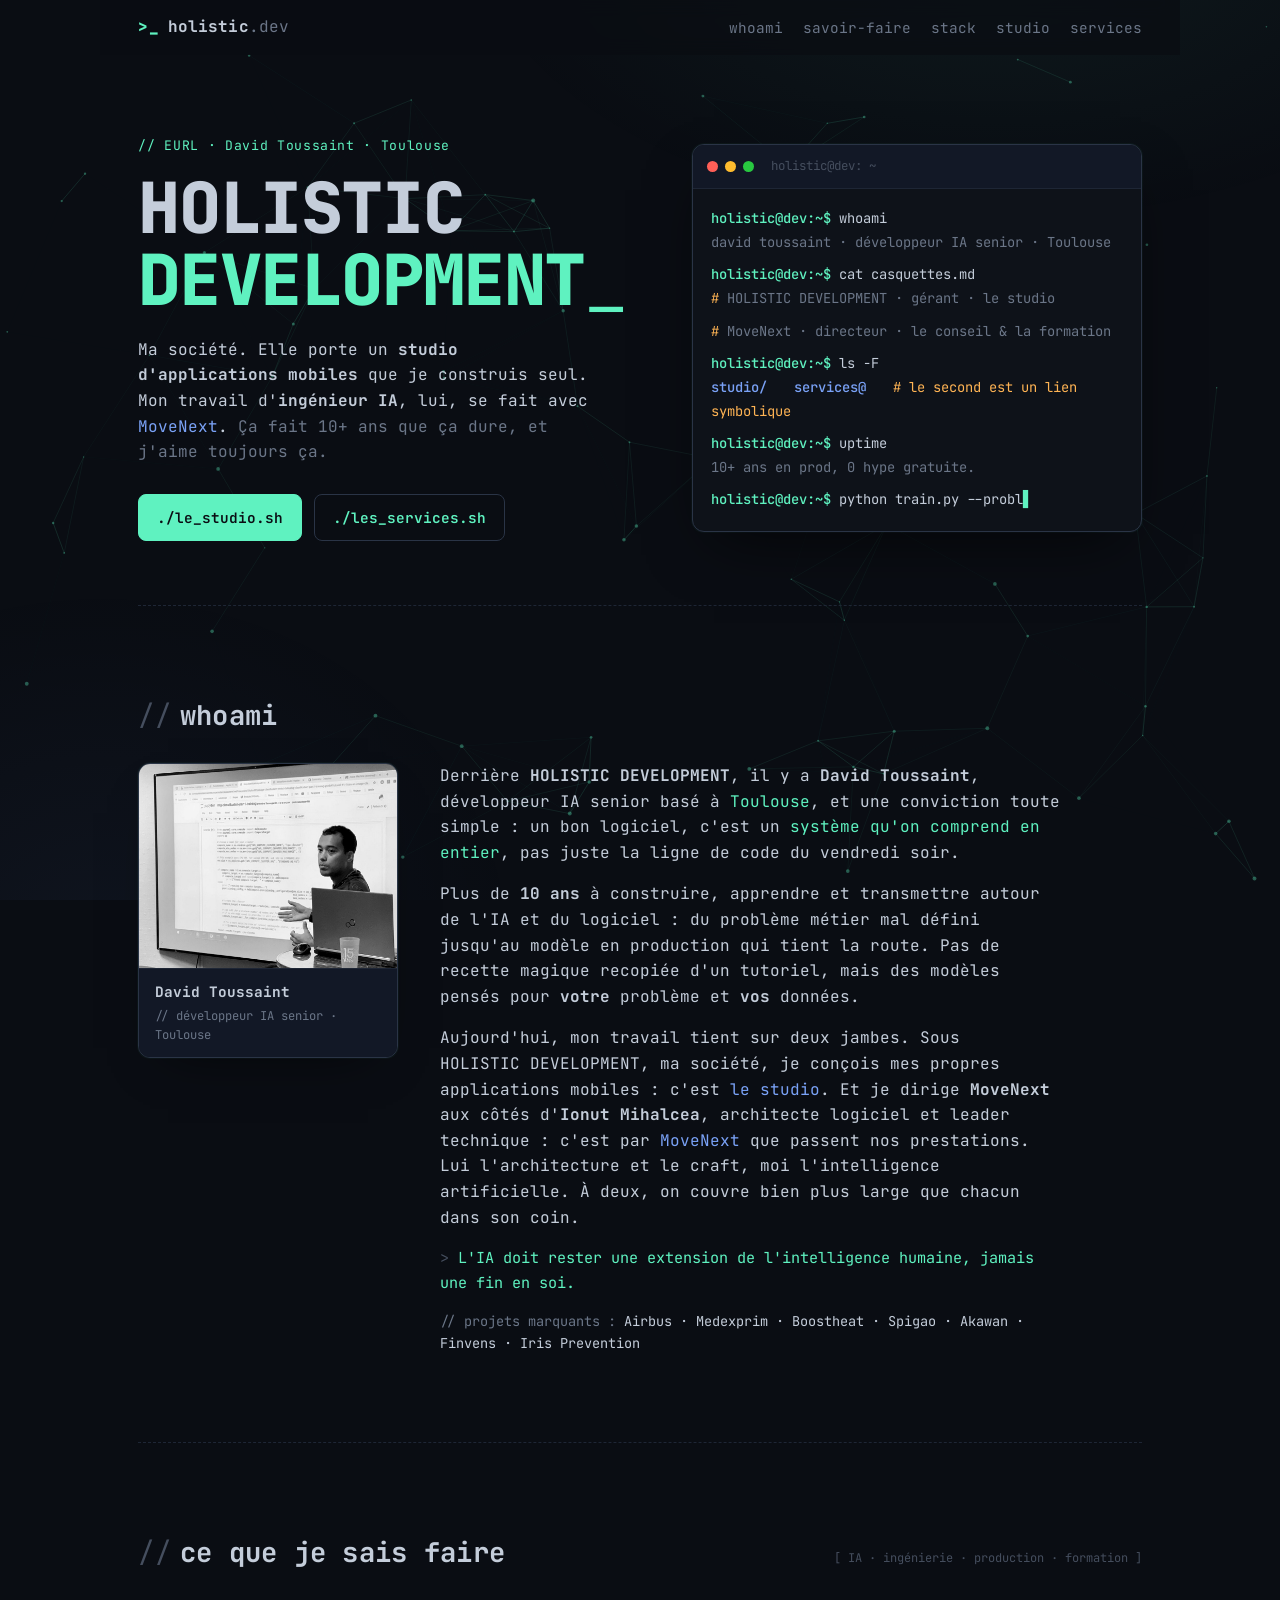
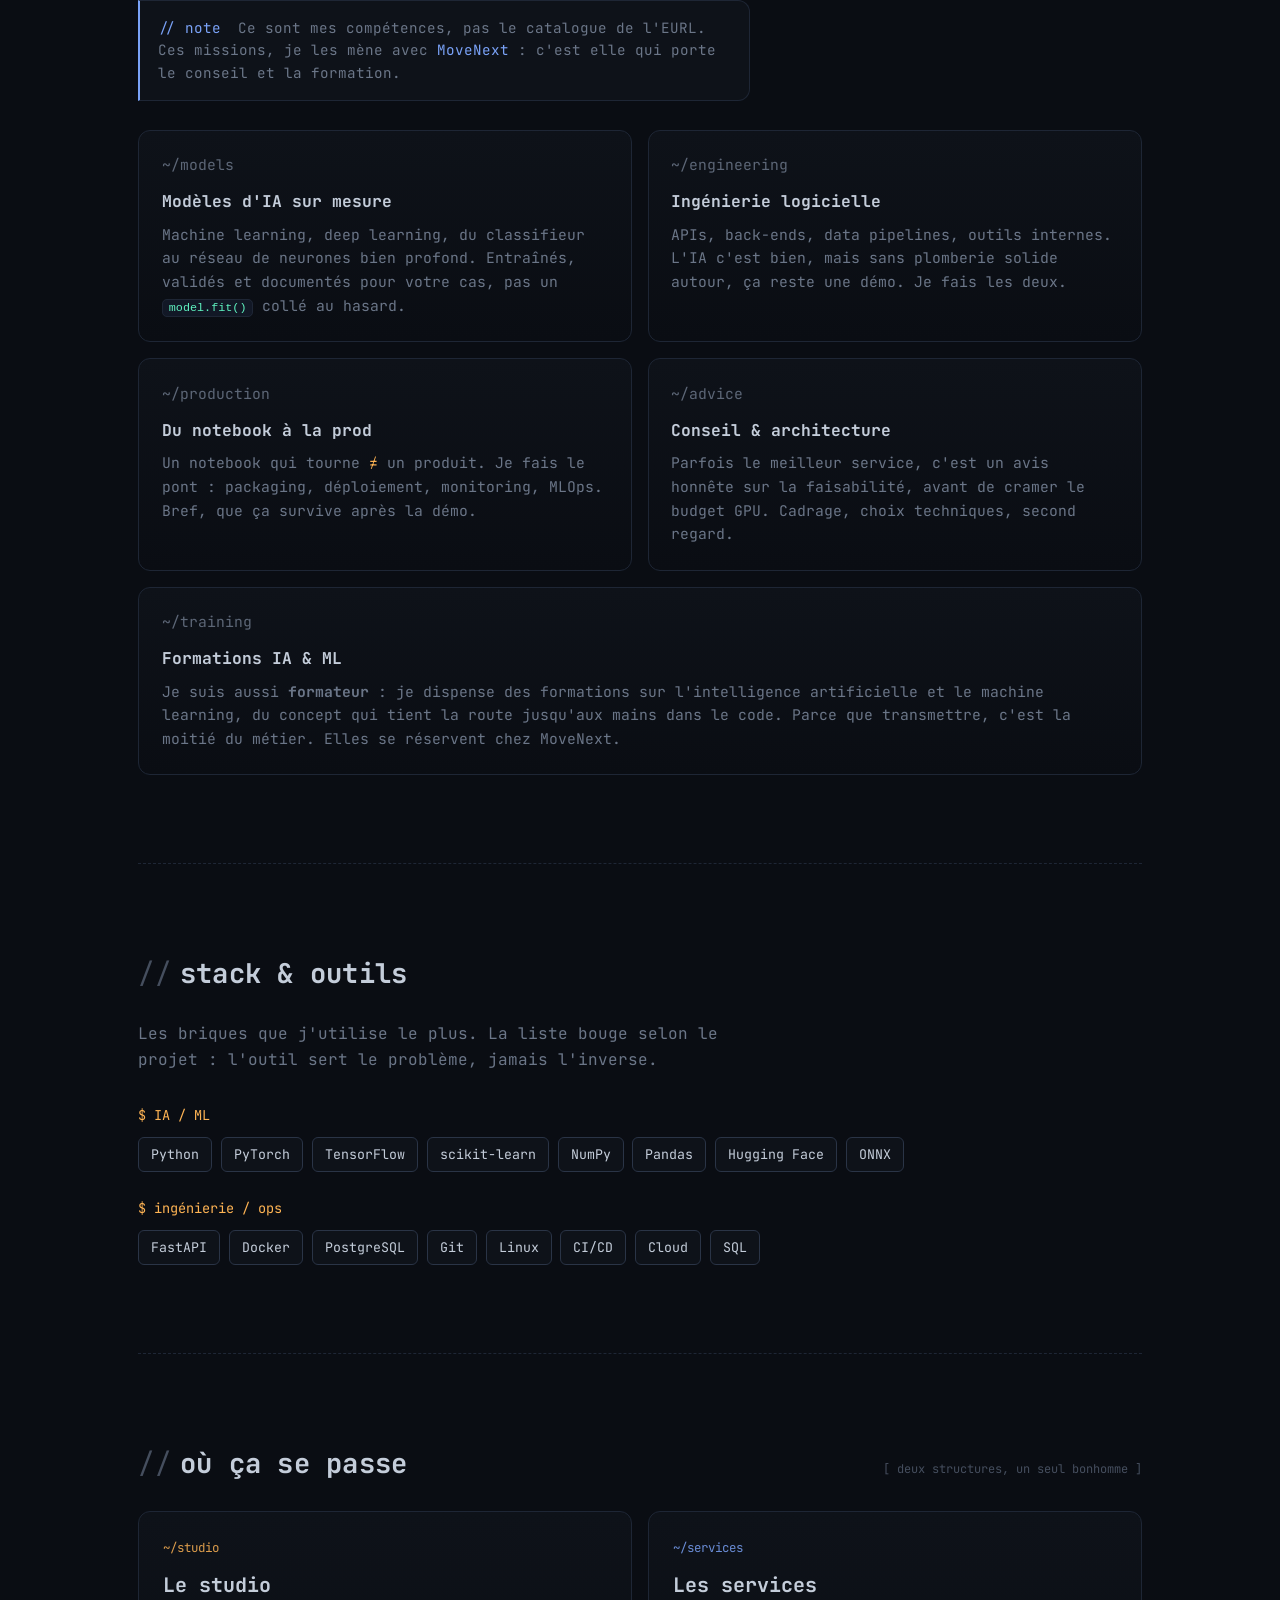
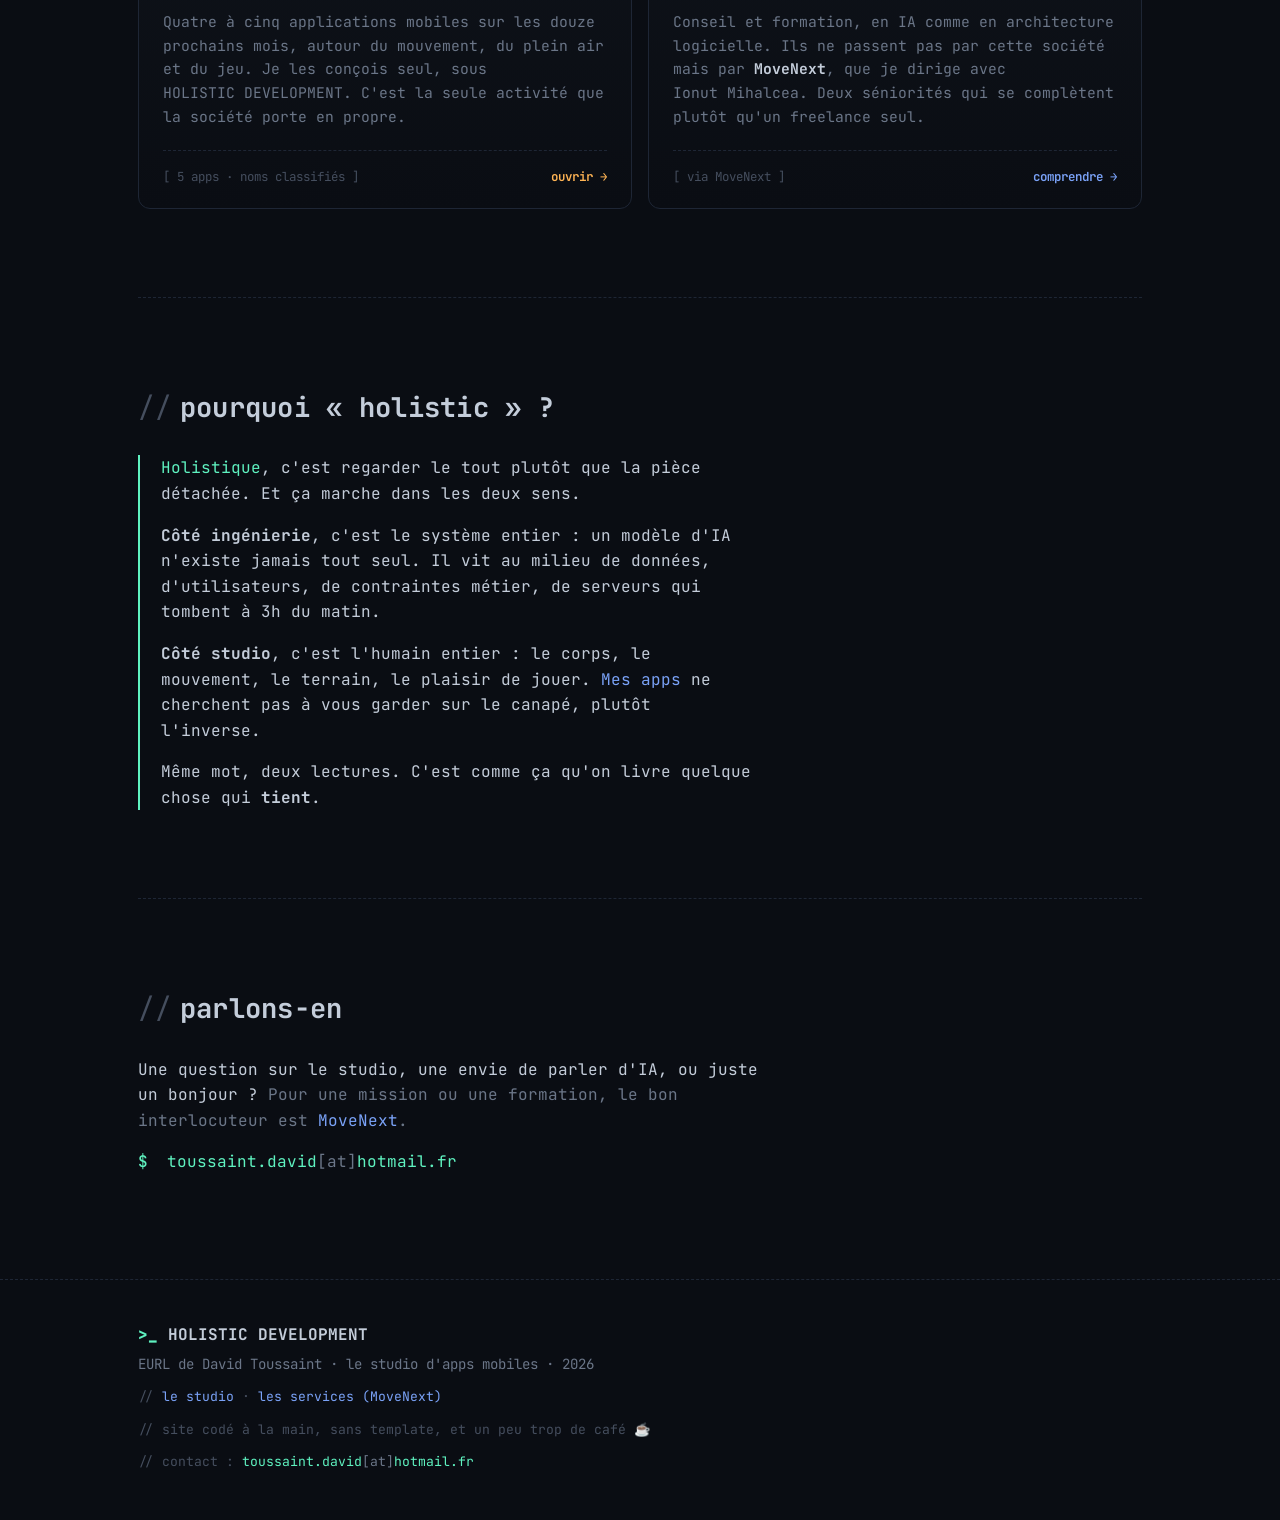
==== commit 3f5604a8: "Clarifie que les services sont portés par MoveNext HOLISTIC DEVELOPMENT ne porte qu'une activité en " ====
--- a/index.html
+++ b/index.html
@@ -3,16 +3,16 @@
 <head>
   <meta charset="UTF-8" />
   <meta name="viewport" content="width=device-width, initial-scale=1.0" />
-  <title>HOLISTIC DEVELOPMENT · Studio d'apps mobiles &amp; ingénierie IA</title>
-  <meta name="description" content="HOLISTIC DEVELOPMENT, EURL de David Toussaint. Deux pôles : un studio d'applications mobiles (mouvement, plein air, jeu) et l'ingénierie logicielle freelance spécialisée dans les modèles d'IA sur mesure (machine learning, deep learning)." />
+  <title>HOLISTIC DEVELOPMENT · David Toussaint, ingénieur IA &amp; studio d'apps mobiles</title>
+  <meta name="description" content="HOLISTIC DEVELOPMENT, EURL de David Toussaint, développeur IA senior à Toulouse. La société porte un studio d'applications mobiles. Les prestations de conseil et de formation sont portées par MoveNext, avec Ionut Mihalcea." />
   <meta name="author" content="HOLISTIC DEVELOPMENT" />
   <meta name="theme-color" content="#0a0d13" />
   <link rel="canonical" href="https://toussd.github.io/" />
 
   <!-- Open Graph -->
   <meta property="og:type" content="website" />
-  <meta property="og:title" content="HOLISTIC DEVELOPMENT · Studio d'apps mobiles &amp; ingénierie IA" />
-  <meta property="og:description" content="Un studio d'applications mobiles qui font bouger, et 10+ ans d'ingénierie IA sur mesure (ML / DL)." />
+  <meta property="og:title" content="HOLISTIC DEVELOPMENT · David Toussaint, ingénieur IA" />
+  <meta property="og:description" content="10+ ans d'ingénierie IA, un studio d'applications mobiles, et les services portés par MoveNext." />
   <meta property="og:url" content="https://toussd.github.io/" />
 
   <link rel="icon" type="image/svg+xml" href="favicon.svg" />
@@ -30,75 +30,281 @@
       <span class="brand-name">holistic<span class="dim">.dev</span></span>
     </a>
     <nav class="nav-links" aria-label="Navigation principale">
+      <a href="#whoami">whoami</a>
+      <a href="#savoir-faire">savoir-faire</a>
+      <a href="#stack">stack</a>
       <a href="studio.html">studio</a>
       <a href="services.html">services</a>
     </nav>
   </header>
 
-  <main id="top" class="hub">
-
-    <section class="hub-hero">
-      <p class="kicker">// EURL · deux pôles, un même mot</p>
-      <h1>
-        HOLISTIC<br />
-        <span class="accent">DEVELOPMENT</span><span class="caret">_</span>
-      </h1>
-      <p class="lede">
-        D'un côté, un <strong>studio d'applications mobiles</strong> : mouvement, plein air, jeu.
-        De l'autre, des <strong>modèles d'IA sur mesure</strong> et l'ingénierie solide qui va autour.
-        <span class="dim">Ça fait 10+ ans que ça dure, et j'aime toujours ça.</span>
-      </p>
-
-      <div class="terminal hub-term">
+  <main id="top">
+
+    <!-- ============ HERO ============ -->
+    <section class="hero">
+      <div class="hero-copy">
+        <p class="kicker">// EURL · David Toussaint · Toulouse</p>
+        <h1>
+          HOLISTIC<br />
+          <span class="accent">DEVELOPMENT</span><span class="caret">_</span>
+        </h1>
+        <p class="lede">
+          Ma société. Elle porte un <strong>studio d'applications mobiles</strong> que je
+          construis seul. Mon travail d'<strong>ingénieur IA</strong>, lui, se fait avec
+          <a href="services.html">MoveNext</a>.
+          <span class="dim">Ça fait 10+ ans que ça dure, et j'aime toujours ça.</span>
+        </p>
+        <div class="hero-actions">
+          <a class="btn" href="studio.html">./le_studio.sh</a>
+          <a class="btn ghost" href="services.html">./les_services.sh</a>
+        </div>
+      </div>
+
+      <div class="terminal">
         <div class="term-bar">
           <span class="dot"></span><span class="dot"></span><span class="dot"></span>
           <span class="term-title">holistic@dev: ~</span>
         </div>
         <div class="term-body">
+          <p><span class="prompt">holistic@dev:~$</span> whoami</p>
+          <p class="out">david toussaint · développeur IA senior · Toulouse</p>
+          <p><span class="prompt">holistic@dev:~$</span> cat casquettes.md</p>
+          <p class="out"><span class="hash">#</span> HOLISTIC DEVELOPMENT · gérant · le studio</p>
+          <p class="out"><span class="hash">#</span> MoveNext · directeur · le conseil &amp; la formation</p>
           <p><span class="prompt">holistic@dev:~$</span> ls -F</p>
           <p class="out dir-out">
             <a class="dir" href="studio.html">studio/</a>
-            <a class="dir" href="services.html">services/</a>
-            <span class="hash"># deux activités, une seule tête</span>
-          </p>
-          <p><span class="prompt">holistic@dev:~$</span> cat README.md</p>
-          <p class="out"><span class="hash">#</span> David Toussaint, ingénieur IA &amp; logiciel, Toulouse.</p>
+            <a class="dir" href="services.html">services@</a>
+            <span class="hash"># le second est un lien symbolique</span>
+          </p>
+          <p><span class="prompt">holistic@dev:~$</span> uptime</p>
+          <p class="out">10+ ans en prod, 0 hype gratuite.</p>
           <p class="term-live"><span class="prompt">holistic@dev:~$</span> <span id="typed"
-            data-commands='["cd studio/ &amp;&amp; ./build_something_fun.sh","cd services/ &amp;&amp; python train.py --probleme votre_cas","make coffee &amp;&amp; think"]'></span><span class="cursor">▋</span></p>
+            data-commands='["python train.py --probleme votre_cas","cd studio/ &amp;&amp; ./build_something_fun.sh","git commit -m &apos;ça compile ET ça marche&apos;","make coffee &amp;&amp; think"]'></span><span class="cursor">▋</span></p>
         </div>
       </div>
     </section>
 
-    <section class="gates" aria-label="Les deux pôles">
-
-      <a class="gate gate-studio" href="studio.html">
-        <p class="gate-path">~/studio</p>
-        <h2>Le studio</h2>
-        <p class="gate-desc">
-          Quatre à cinq applications mobiles sur les douze prochains mois. Des apps qui
-          vous font lever du canapé plutôt que scroller dessus : le mouvement, le monde
-          réel, le jeu, et de l'IA seulement là où elle sert vraiment.
+    <!-- ============ WHOAMI ============ -->
+    <section id="whoami" class="section">
+      <h2 class="section-title"><span class="c">//</span> whoami</h2>
+      <div class="whoami-grid">
+
+        <figure class="portrait">
+          <img src="david.jpg"
+               alt="David Toussaint présentant un notebook de machine learning"
+               width="1000" height="790" loading="lazy" decoding="async" />
+          <figcaption>
+            <span class="portrait-name">David Toussaint</span>
+            <span class="portrait-role">// développeur IA senior · Toulouse</span>
+          </figcaption>
+        </figure>
+
+        <div class="prose">
+          <p>
+            Derrière <strong>HOLISTIC&nbsp;DEVELOPMENT</strong>, il y a
+            <strong>David&nbsp;Toussaint</strong>, développeur IA senior basé à
+            <span class="accent">Toulouse</span>, et une conviction toute simple :
+            un bon logiciel, c'est un <em>système qu'on comprend en entier</em>,
+            pas juste la ligne de code du vendredi soir.
+          </p>
+          <p>
+            Plus de <strong>10&nbsp;ans</strong> à construire, apprendre et transmettre
+            autour de l'IA et du logiciel : du problème métier mal défini jusqu'au modèle
+            en production qui tient la route. Pas de recette magique recopiée d'un
+            tutoriel, mais des modèles pensés pour <strong>votre</strong> problème et
+            <strong>vos</strong> données.
+          </p>
+          <p>
+            Aujourd'hui, mon travail tient sur deux jambes. Sous HOLISTIC&nbsp;DEVELOPMENT,
+            ma société, je conçois mes propres applications mobiles : c'est
+            <a href="studio.html">le studio</a>. Et je dirige
+            <strong>MoveNext</strong> aux côtés d'<strong>Ionut&nbsp;Mihalcea</strong>,
+            architecte logiciel et leader technique : c'est par
+            <a href="services.html">MoveNext</a> que passent nos prestations. Lui
+            l'architecture et le craft, moi l'intelligence artificielle. À deux, on couvre
+            bien plus large que chacun dans son coin.
+          </p>
+          <p class="whoami-quote">L'IA doit rester une extension de l'intelligence humaine, jamais une fin en soi.</p>
+          <p class="whoami-track"><span class="dim">// projets marquants :</span> Airbus · Medexprim · Boostheat · Spigao · Akawan · Finvens · Iris Prevention</p>
+        </div>
+
+      </div>
+    </section>
+
+    <!-- ============ SAVOIR-FAIRE ============ -->
+    <section id="savoir-faire" class="section">
+      <h2 class="section-title">
+        <span class="c">//</span> ce que je sais faire
+        <span class="title-tag">[ IA · ingénierie · production · formation ]</span>
+      </h2>
+
+      <p class="callout">
+        <span class="callout-tag">// note</span>
+        Ce sont mes compétences, pas le catalogue de l'EURL. Ces missions,
+        je les mène avec <a href="services.html">MoveNext</a> : c'est elle qui
+        porte le conseil et la formation.
+      </p>
+
+      <div class="cards">
+
+        <article class="card">
+          <p class="card-path">~/models</p>
+          <h3>Modèles d'IA sur mesure</h3>
+          <p>
+            Machine learning, deep learning, du classifieur au réseau de neurones bien
+            profond. Entraînés, validés et documentés pour votre cas, pas un
+            <code>model.fit()</code> collé au hasard.
+          </p>
+        </article>
+
+        <article class="card">
+          <p class="card-path">~/engineering</p>
+          <h3>Ingénierie logicielle</h3>
+          <p>
+            APIs, back-ends, data pipelines, outils internes. L'IA c'est bien, mais
+            sans plomberie solide autour, ça reste une démo. Je fais les deux.
+          </p>
+        </article>
+
+        <article class="card">
+          <p class="card-path">~/production</p>
+          <h3>Du notebook à la prod</h3>
+          <p>
+            Un notebook qui tourne <span class="ne">&ne;</span> un produit. Je fais le pont :
+            packaging, déploiement, monitoring, MLOps. Bref, que ça survive après la démo.
+          </p>
+        </article>
+
+        <article class="card">
+          <p class="card-path">~/advice</p>
+          <h3>Conseil &amp; architecture</h3>
+          <p>
+            Parfois le meilleur service, c'est un avis honnête sur la faisabilité,
+            <span class="dim">avant</span> de cramer le budget GPU. Cadrage, choix techniques,
+            second regard.
+          </p>
+        </article>
+
+        <article class="card card-wide">
+          <p class="card-path">~/training</p>
+          <h3>Formations IA &amp; ML</h3>
+          <p>
+            Je suis aussi <strong>formateur</strong> : je dispense des formations sur
+            l'intelligence artificielle et le machine learning, du concept qui tient la
+            route jusqu'aux mains dans le code. Parce que transmettre, c'est la moitié
+            du métier. <span class="dim">Elles se réservent chez MoveNext.</span>
+          </p>
+        </article>
+
+      </div>
+    </section>
+
+    <!-- ============ STACK ============ -->
+    <section id="stack" class="section">
+      <h2 class="section-title"><span class="c">//</span> stack &amp; outils</h2>
+      <p class="prose slim">Les briques que j'utilise le plus. La liste bouge selon le projet : l'outil sert le problème, jamais l'inverse.</p>
+
+      <div class="stack-group">
+        <p class="stack-label">$ IA / ML</p>
+        <ul class="tags">
+          <li>Python</li><li>PyTorch</li><li>TensorFlow</li><li>scikit-learn</li>
+          <li>NumPy</li><li>Pandas</li><li>Hugging&nbsp;Face</li><li>ONNX</li>
+        </ul>
+      </div>
+
+      <div class="stack-group">
+        <p class="stack-label">$ ingénierie / ops</p>
+        <ul class="tags">
+          <li>FastAPI</li><li>Docker</li><li>PostgreSQL</li><li>Git</li>
+          <li>Linux</li><li>CI/CD</li><li>Cloud</li><li>SQL</li>
+        </ul>
+      </div>
+    </section>
+
+    <!-- ============ OÙ ÇA SE PASSE ============ -->
+    <section id="activites" class="section">
+      <h2 class="section-title">
+        <span class="c">//</span> où ça se passe
+        <span class="title-tag">[ deux structures, un seul bonhomme ]</span>
+      </h2>
+
+      <div class="gates">
+
+        <a class="gate gate-studio" href="studio.html">
+          <p class="gate-path">~/studio</p>
+          <h3>Le studio</h3>
+          <p class="gate-desc">
+            Quatre à cinq applications mobiles sur les douze prochains mois, autour du
+            mouvement, du plein air et du jeu. Je les conçois seul, sous
+            HOLISTIC&nbsp;DEVELOPMENT. C'est la seule activité que la société porte
+            en propre.
+          </p>
+          <p class="gate-foot">
+            <span class="gate-tag">[ 5 apps · noms classifiés ]</span>
+            <span class="gate-go">ouvrir <span class="arrow">→</span></span>
+          </p>
+        </a>
+
+        <a class="gate gate-partner" href="services.html">
+          <p class="gate-path">~/services</p>
+          <h3>Les services</h3>
+          <p class="gate-desc">
+            Conseil et formation, en IA comme en architecture logicielle. Ils ne passent
+            pas par cette société mais par <strong>MoveNext</strong>, que je dirige avec
+            Ionut&nbsp;Mihalcea. Deux séniorités qui se complètent plutôt qu'un
+            freelance seul.
+          </p>
+          <p class="gate-foot">
+            <span class="gate-tag">[ via MoveNext ]</span>
+            <span class="gate-go">comprendre <span class="arrow">→</span></span>
+          </p>
+        </a>
+
+      </div>
+    </section>
+
+    <!-- ============ POURQUOI ============ -->
+    <section id="pourquoi" class="section">
+      <h2 class="section-title"><span class="c">//</span> pourquoi « holistic » ?</h2>
+      <div class="prose">
+        <blockquote>
+          <p>
+            <span class="accent">Holistique</span>, c'est regarder le tout plutôt que la pièce
+            détachée. Et ça marche dans les deux sens.
+          </p>
+          <p>
+            <strong>Côté ingénierie</strong>, c'est le système entier : un modèle d'IA n'existe
+            jamais tout seul. Il vit au milieu de données, d'utilisateurs, de contraintes métier,
+            de serveurs qui tombent à 3h du matin.
+          </p>
+          <p>
+            <strong>Côté studio</strong>, c'est l'humain entier : le corps, le mouvement, le
+            terrain, le plaisir de jouer. <a href="studio.html">Mes apps</a> ne cherchent pas à
+            vous garder sur le canapé, plutôt l'inverse.
+          </p>
+          <p>
+            Même mot, deux lectures. C'est comme ça qu'on livre quelque chose qui
+            <strong>tient</strong>.
+          </p>
+        </blockquote>
+      </div>
+    </section>
+
+    <!-- ============ CONTACT ============ -->
+    <section id="contact" class="section">
+      <h2 class="section-title"><span class="c">//</span> parlons-en</h2>
+      <div class="prose">
+        <p>
+          Une question sur le studio, une envie de parler d'IA, ou juste un bonjour ?
+          <span class="dim">Pour une mission ou une formation, le bon interlocuteur est
+          <a href="services.html">MoveNext</a>.</span>
         </p>
-        <p class="gate-foot">
-          <span class="gate-tag">[ 5 apps · noms classifiés ]</span>
-          <span class="gate-go">ouvrir <span class="arrow">→</span></span>
+        <p class="contact-line">
+          <span class="prompt">$</span>
+          <a class="mail" data-user="toussaint.david" data-domain="hotmail.fr">toussaint.david<span class="at">[at]</span>hotmail.fr</a>
         </p>
-      </a>
-
-      <a class="gate gate-services" href="services.html">
-        <p class="gate-path">~/services</p>
-        <h2>Les services</h2>
-        <p class="gate-desc">
-          Ingénierie logicielle freelance et modèles d'IA sur mesure : machine learning,
-          deep learning, du problème métier mal défini jusqu'au modèle qui tient en
-          production. Et des formations, parce que transmettre fait partie du métier.
-        </p>
-        <p class="gate-foot">
-          <span class="gate-tag">[ freelance · 10+ ans ]</span>
-          <span class="gate-go">ouvrir <span class="arrow">→</span></span>
-        </p>
-      </a>
-
+      </div>
     </section>
 
   </main>
@@ -106,7 +312,8 @@
   <footer class="footer">
     <div class="footer-inner">
       <p class="foot-brand"><span class="brand-mark">&gt;_</span> HOLISTIC DEVELOPMENT</p>
-      <p class="dim">EURL · studio d'apps mobiles &amp; ingénierie IA · <span id="year">2026</span></p>
+      <p class="dim">EURL de David Toussaint · le studio d'apps mobiles · <span id="year">2026</span></p>
+      <p class="foot-note">// <a href="studio.html">le studio</a> · <a href="services.html">les services (MoveNext)</a></p>
       <p class="foot-note">// site codé à la main, sans template, et un peu trop de café ☕</p>
       <p class="foot-note">// contact : <a class="mail" data-user="toussaint.david" data-domain="hotmail.fr">toussaint.david<span class="at">[at]</span>hotmail.fr</a></p>
     </div>
--- a/style.css
+++ b/style.css
@@ -280,33 +280,11 @@
 .whoami-quote::before { content: "> "; color: var(--txt-mute); }
 .whoami-track { margin-top: 1.1rem; font-size: 0.85rem; color: var(--txt); }
 
-/* ---------- Hub (page d'accueil) ---------- */
-.hub-hero {
-  padding: clamp(3rem, 9vw, 6rem) 0 clamp(1.5rem, 4vw, 2.5rem);
-  text-align: center;
-}
-.hub-hero h1 {
-  font-size: clamp(2.4rem, 8vw, 4.4rem);
-  line-height: 1.02;
-  font-weight: 800;
-  letter-spacing: -0.02em;
-  margin-bottom: 1.3rem;
-}
-.hub-hero h1 .accent { color: var(--accent); }
-.hub-hero .lede { max-width: 62ch; margin: 0 auto; }
-
-.hub-term {
-  max-width: 720px;
-  margin: clamp(2.2rem, 6vw, 3.4rem) auto 0;
-  text-align: left;
-}
-
-/* les deux portes */
+/* ---------- Portes vers les deux activités ---------- */
 .gates {
   display: grid;
   grid-template-columns: repeat(2, 1fr);
   gap: 1rem;
-  padding-bottom: clamp(3rem, 8vw, 5rem);
 }
 .gate {
   display: flex;
@@ -325,8 +303,9 @@
   box-shadow: 0 18px 40px -26px rgba(0,0,0,0.9);
 }
 .gate-path { font-size: 0.78rem; margin-bottom: 0.7rem; opacity: 0.85; }
-.gate h2 { font-size: 1.25rem; font-weight: 700; margin-bottom: 0.6rem; }
+.gate h3 { font-size: 1.25rem; font-weight: 700; margin-bottom: 0.6rem; }
 .gate-desc { flex: 1; color: var(--txt-dim); font-size: 0.92rem; }
+.gate-desc strong { color: var(--txt); }
 .gate-foot {
   display: flex;
   align-items: center;
@@ -342,13 +321,53 @@
 .gate .arrow { display: inline-block; transition: transform .18s ease; }
 .gate:hover .arrow { transform: translateX(4px); }
 
-/* le studio annonce déjà sa couleur (ambre), les services gardent la menthe */
+/* le studio annonce sa couleur (ambre) ; MoveNext est ailleurs, donc bleu */
 .gate-studio .gate-path,
 .gate-studio .gate-go { color: var(--accent-2); }
 .gate-studio:hover { border-color: rgba(255,180,84,0.45); }
-.gate-services .gate-path,
-.gate-services .gate-go { color: var(--accent); }
-.gate-services:hover { border-color: rgba(95,242,192,0.45); }
+.gate-partner .gate-path,
+.gate-partner .gate-go { color: var(--accent-3); }
+.gate-partner:hover { border-color: rgba(122,162,247,0.45); }
+
+/* ---------- MoveNext : tout ce qui pointe vers l'extérieur ---------- */
+.partner { color: var(--accent-3); }
+
+.btn.partner {
+  background: var(--accent-3);
+  border-color: var(--accent-3);
+  color: var(--bg);
+}
+.btn.partner:hover {
+  color: var(--bg);
+  box-shadow: 0 0 0 3px rgba(122,162,247,0.18);
+}
+
+.ext { color: var(--accent-3); }
+.ext:hover { color: var(--accent); }
+.ext .arrow { font-size: 0.85em; }
+
+/* ---------- Encadré de mise au point ---------- */
+.callout {
+  max-width: 68ch;
+  margin-bottom: 1.8rem;
+  padding: 0.95rem 1.1rem;
+  background: var(--bg-1);
+  border: 1px solid var(--line);
+  border-left: 2px solid var(--accent-3);
+  border-radius: 0 var(--radius) var(--radius) 0;
+  color: var(--txt-dim);
+  font-size: 0.89rem;
+  line-height: 1.6;
+}
+.callout-tag { color: var(--accent-3); margin-right: 0.5rem; }
+.callout em { color: var(--txt); font-style: normal; }
+
+/* rôle sous un nom, dans les cartes du duo */
+.card-role {
+  color: var(--txt-mute);
+  font-size: 0.78rem;
+  margin-bottom: 0.7rem;
+}
 
 /* ---------- Contact ---------- */
 .contact-line { margin-top: 1.5rem; font-size: 1rem; }
